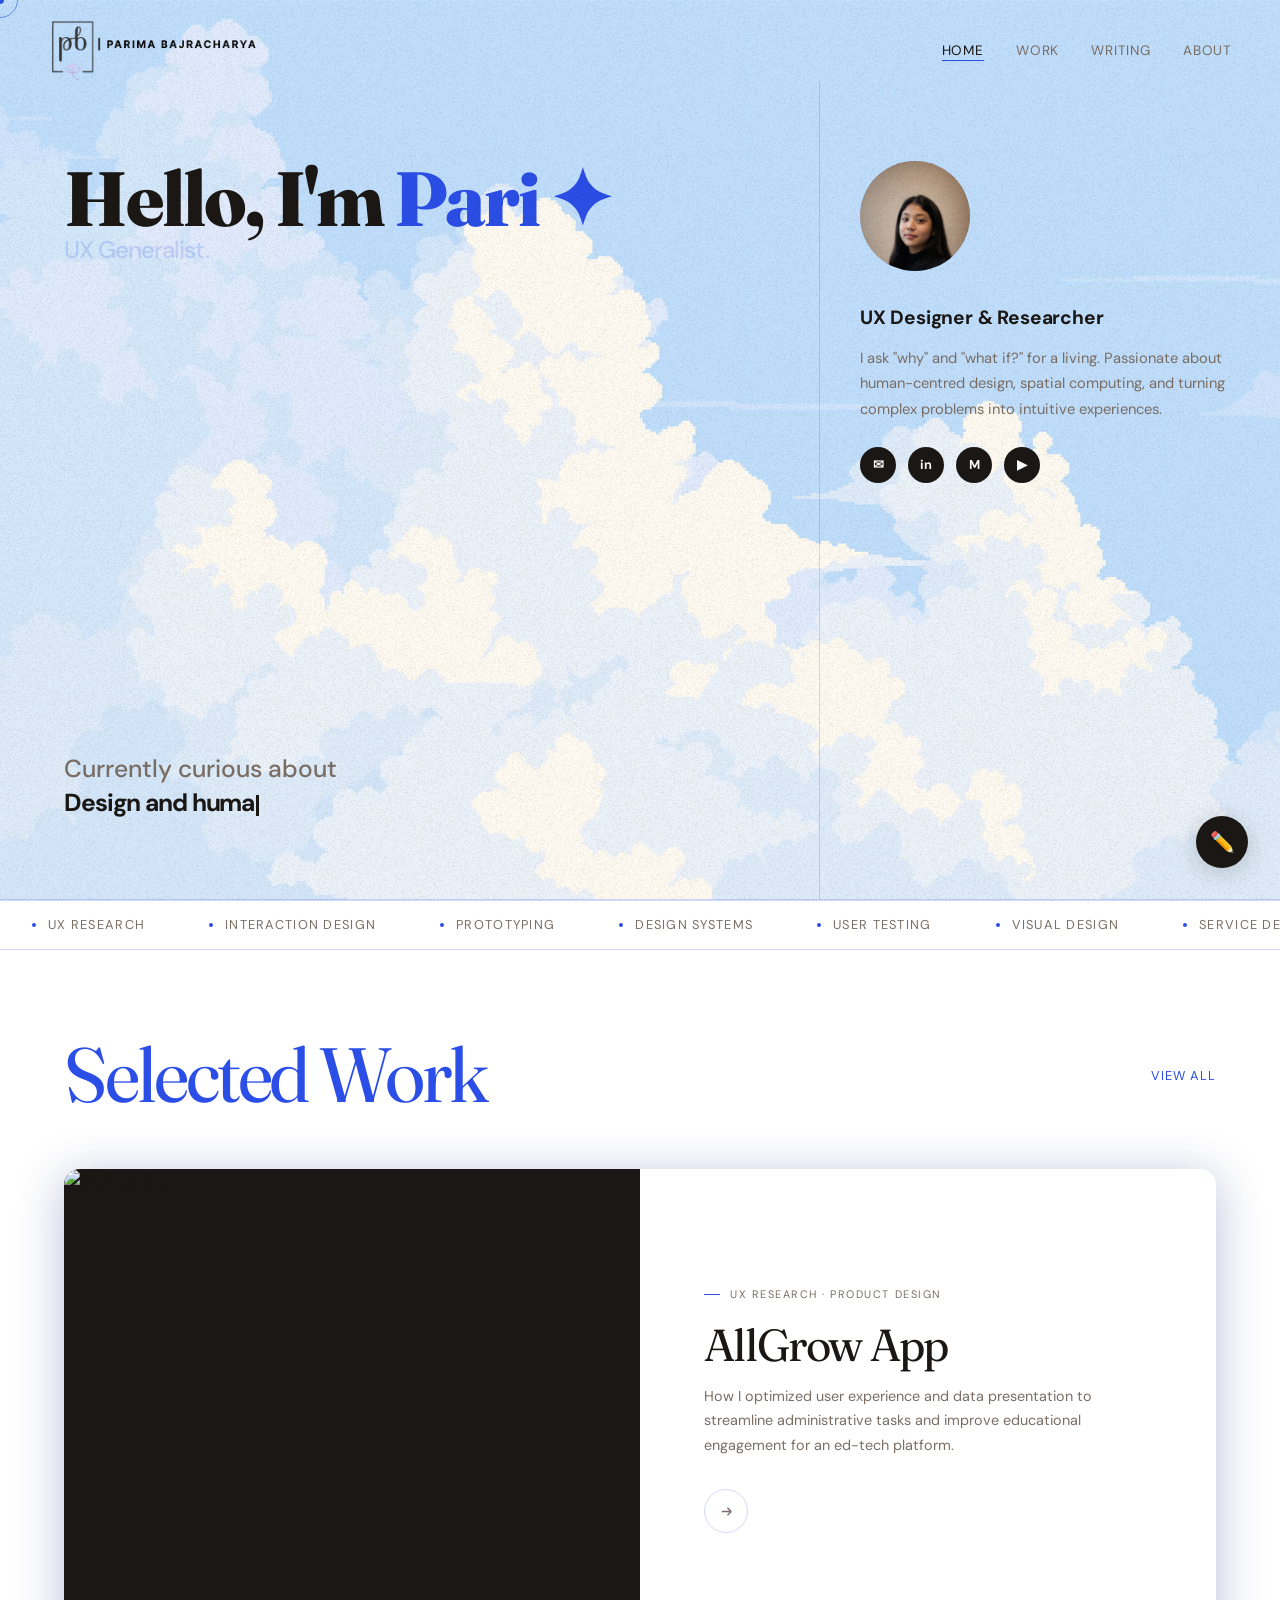
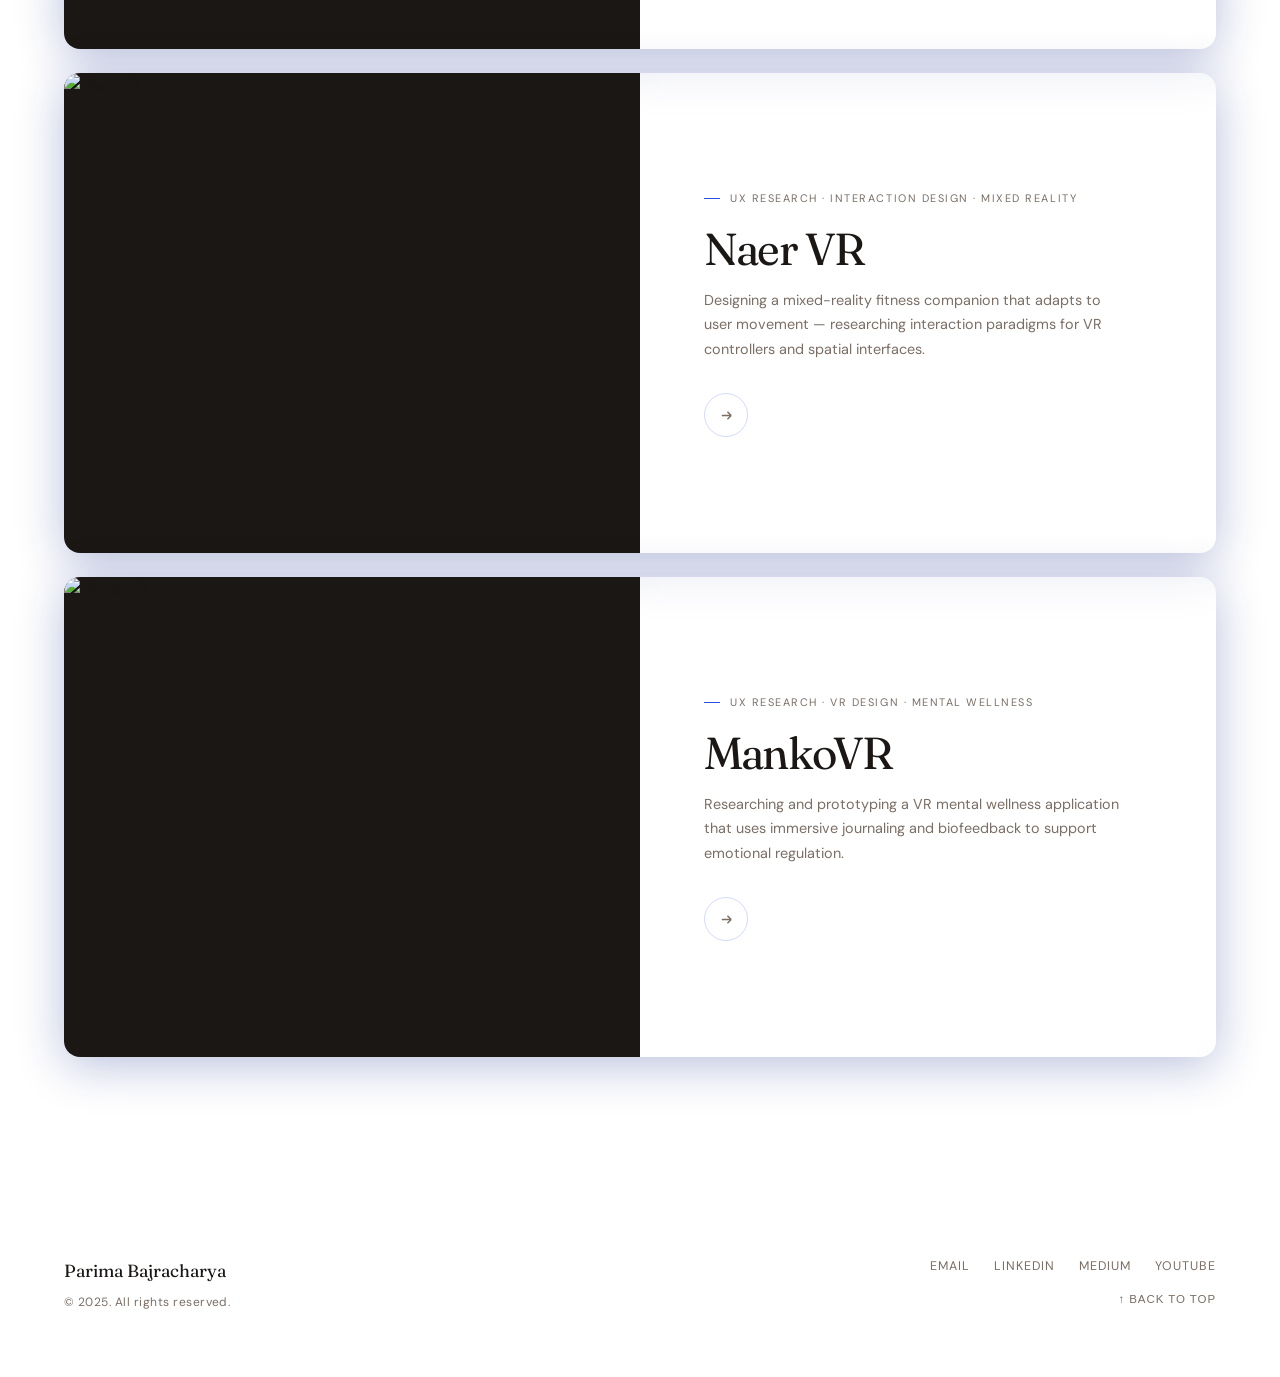
==== index.html @ 01c8d789 "favicon" ====
<!DOCTYPE html>
<html lang="en">

<head>
  <meta charset="UTF-8">
  <meta name="viewport" content="width=device-width, initial-scale=1.0">
  <title>Parima Bajracharya — UX Designer</title>
  <link rel="preconnect" href="https://fonts.googleapis.com">
  <link rel="preconnect" href="https://fonts.gstatic.com" crossorigin>
  <link href="https://fonts.googleapis.com/css2?family=Instrument+Serif:ital@0;1&family=Fraunces:ital,opsz,wght@0,9..144,300..900;1,9..144,300..900&family=DM+Sans:wght@400;500;600;700&display=swap" rel="stylesheet">
  <link href="https://api.fontshare.com/v2/css?f[]=satoshi@400,500&display=swap" rel="stylesheet">
 <link rel="icon" type="image/jpeg" href="images/favicon.jpg">
  <link rel="stylesheet" href="/css/style.css">
</head>


<body>

  <div id="paperTexture"></div>
  <div id="cursorDot"></div>
  <div id="cursorRing"></div>

  <nav>
    <!--  <div class="nav-logo" onclick="navigate('home')">Parima Bajracharya</div> -->
    <div class="nav-logo" onclick="navigate('home')">
      <img src="/logcom.png" alt="Parima Bajracharya">
    </div>
    <ul class="nav-links">
      <li><a data-page="home" onclick="navigate('home')">Home</a></li>
      <li><a data-page="projects" onclick="navigate('projects')">Work</a></li>
      <li><a data-page="blog" onclick="navigate('blog')">Writing</a></li>
      <li><a data-page="about" onclick="navigate('about')">About</a></li>
    </ul>
  </nav>

  <!-- HOME -->
  <div class="page active" id="page-home">
    <div class="hero">
      <div class="hero-left">
        <div class="hero-greeting">
          <span class="word">Hello,</span>
          <span class="word"> I'm</span>
          <span class="word"> Pari</span>
          <span class="word"> ✦</span>
        </div>
        <div class="hero-faded-word">UX Generalist.</div>
        <div class="hero-tagline">
          <span class="tagline-label">Currently curious about</span>
          <span class="typed-wrap"><span class="typed-text" id="typed"></span><span class="typed-cursor"></span></span>
        </div>

      </div>
      <div class="hero-right">
        <div class="profile-photo">
          <img src="/images/Headshot.PNG" alt="Parima" style="width:100%;height:100%;object-fit:cover;object-position:top">
        </div>
        <div>
          <div class="bio-greeting">UX Designer & Researcher</div>
          <p class="bio-text">I ask "why" and "what if?" for a living. Passionate about human-centred design, spatial computing, and turning complex problems into intuitive experiences.</p>
          <div class="social-links">
            <a class="social-link" href="mailto:parima.bajra@gmail.com" title="Email">✉</a>
            <a class="social-link" href="https://www.linkedin.com/in/parima-bajracharya/" target="_blank" title="LinkedIn">in</a>
            <a class="social-link" href="https://medium.com/@parima." target="_blank" title="Medium">M</a>
            <a class="social-link" href="https://www.youtube.com/@Parima-Designs" target="_blank" title="YouTube">▶</a>
          </div>
        </div>
      </div>
    </div>
    <div class="marquee-wrap">
      <div class="marquee-track" id="mqTrack"></div>
    </div>
    <!-- <div class="section-head">
      <div class="section-title">Selected Work</div>
      <span class="section-link" onclick="navigate('projects')">View all</span>
    </div> -->
    <div class="section-head">
      <div class="section-title">Selected Work</div>
      <span class="section-link" onclick="navigate('projects')">View all</span>
    </div>
    <!-- <div class="hscroll-wrap">
  <div class="hscroll-track" id="homeGrid"></div>
  <div class="hscroll-nav">
  <button class="hscroll-btn" onclick="hscrollMove(-1)">←</button>
  <div class="hscroll-progress">
    <div class="hscroll-progress-label">
      <div class="hscroll-progress-name" id="hsName"></div>
      <div class="hscroll-progress-count" id="hsCount"></div>
    </div>
    <div class="hscroll-progress-track">
      <div class="hscroll-progress-fill" id="hsFill"></div>
    </div>
  </div>
  <button class="hscroll-btn" onclick="hscrollMove(1)">→</button>
</div>
</div> -->
    <div class="hp-grid" id="homeGrid"></div>

    <!-- LATEST WRITING SECTION — hidden for now
    <div class="section-head">
      <div class="section-title">Latest Writing</div>
      <span class="section-link" onclick="navigate('blog')">View all</span>
    </div>
    <div class="home-blog-grid" id="homeBlogGrid"></div>
    -->

    <footer>
      <div class="footer-inner">
        <div>
          <div class="footer-name">Parima Bajracharya</div>
          <div class="footer-copy">© 2025. All rights reserved.</div>
        </div>
        <div style="display:flex;flex-direction:column;align-items:flex-end;gap:16px;">
          <div class="footer-links">
            <a href="mailto:parima.bajra@gmail.com">Email</a>
            <a href="https://www.linkedin.com/in/parima-bajracharya/" target="_blank">LinkedIn</a>
            <a href="https://medium.com/@parima." target="_blank">Medium</a>
            <a href="https://www.youtube.com/@Parima-Designs" target="_blank">YouTube</a>
          </div>
          <button class="footer-top-btn" onclick="window.scrollTo({top:0,behavior:'smooth'})">↑ Back to top</button>
        </div>
      </div>
      <div class="footer-wave" id="footerWave"></div>
    </footer>
  </div>


  <!-- PROJECTS -->
  <!-- <div class="page" id="page-projects">
    <div class="page-header">
      <h1>Selected Work</h1>
      <p>UX research, interaction design, and VR experiences.</p>
    </div>
    <div class="pc-grid" id="projectsGrid"></div>
    <footer>
      <div class="footer-name">Parima Bajracharya</div>
      <div class="footer-links">
        <a href="mailto:parima.bajra@gmail.com">Email</a>
        <a href="https://www.linkedin.com/in/parima-bajracharya/" target="_blank">LinkedIn</a>
        <a href="https://medium.com/@parima." target="_blank">Medium</a>
        <a href="https://www.youtube.com/@Parima-Designs" target="_blank">YouTube</a>
      </div>
    </footer>
  </div> -->

  <div class="page" id="page-projects">
    <div class="projects-masthead">
      <div>
        <div class="pm-eyebrow">Selected Work</div>
        <h1>Case<br><em>Studies.</em></h1>
      </div>
      <div class="pm-right">
        <div class="pm-bignum" id="pmCount">04</div>
        <div class="pm-desc">UX research, interaction design, and spatial computing — built from the ground up with real
          users in mind.</div>
      </div>
    </div>
    <div class="pc-grid" id="projectsGrid"></div>
    <!-- your footer here -->
  </div>

  <!-- BLOG -->
  <div class="page" id="page-blog">
    <div class="page-header">
      <h1>Writing</h1>
      <p>Thoughts on design, research, and craft.</p>
    </div>
    <div class="full-blog-grid" id="blogGrid"></div>
    <footer>
      <div class="footer-name">Parima Bajracharya</div>
      <div class="footer-links">
        <a href="mailto:parima.bajra@gmail.com">Email</a>
        <a href="https://www.linkedin.com/in/parima-bajracharya/" target="_blank">LinkedIn</a>
        <a href="https://medium.com/@parima." target="_blank">Medium</a>
        <a href="https://www.youtube.com/@Parima-Designs" target="_blank">YouTube</a>
      </div>
    </footer>
  </div>

  <!-- ABOUT -->
  <div class="page" id="page-about">

    <div class="about-intro">
      <div class="about-intro-left">
        <div>
          <div class="about-name-tag">Parima Bajracharya — UX Designer</div>
          <div class="about-headline">
            <span>I ask</span>
            <em>"what if?"</em>
            <span>for a living.</span>
          </div>
        </div>
        <div class="about-bio">
          <p>I'm a curious person. I've been asking "why" and "how" and "WHAT IF?" since I was a little kid — often to
            my dad's endless patience. That relentless need to peel back the layers and truly understand people? That's
            the heart of my UX game.</p>
          <p>If you're looking for someone who doesn't just design, but deeply <em>feels</em> the user's journey — let's
            chat about turning those <strong>"what ifs" into what's next.</strong></p>
          <div class="about-ctas">
            <a href="mailto:parima.bajra@gmail.com" class="btn btn-primary">Get in touch</a>
            <a href="https://www.linkedin.com/in/parima-bajracharya/" target="_blank"
              class="btn btn-outline">LinkedIn</a>
            <a href="https://medium.com/@parima." target="_blank" class="btn btn-outline">Medium</a>
          </div>
        </div>
      </div>
      <div class="about-intro-right">
        <img src="/images/Headshot.PNG"
          alt="Parima Bajracharya">
      </div>
    </div>

    <div class="about-skills-section">
      <div class="about-skills-intro">
        <div>
          <div class="about-skills-eyebrow">Skills</div>
          <h2 class="about-skills-title">From late-night studio sessions to real-world design sprints.</h2>
        </div>
        <p class="about-skills-desc">I've picked up skills in user research, prototyping, and storytelling — by
          learning, building, and sometimes failing fast.</p>
      </div>
      <div class="about-skills-grid">
        <div class="skill-col">
          <div class="skill-col-label">UX Design</div>
          <ul class="skill-list">
            <li>Human Centered Design</li>
            <li>Wireframing & Prototyping</li>
            <li>Design Systems</li>
            <li>User Flows</li>
            <li>Information Architecture</li>
            <li>Accessibility (WCAG)</li>
            <li>UX Writing</li>
          </ul>
        </div>
        <div class="skill-col">
          <div class="skill-col-label">UX Research</div>
          <ul class="skill-list">
            <li>User Interviews</li>
            <li>Usability Testing</li>
            <li>Heuristic Evaluation</li>
            <li>Competitive Analysis</li>
            <li>Data Synthesis</li>
            <li>A/B Testing</li>
          </ul>
        </div>
        <div class="skill-col">
          <div class="skill-col-label">Coding</div>
          <ul class="skill-list">
            <li>HTML5 / CSS</li>
            <li>JavaScript</li>
            <li>C#</li>
            <li>Python</li>
            <li>Java</li>
            <li>Git</li>
          </ul>
        </div>
        <div class="skill-col">
          <div class="skill-col-label">Tools</div>
          <ul class="skill-list">
            <li>Figma</li>
            <li>Unity</li>
            <li>ShapesXR</li>
            <li>Sketchfab</li>
            <li>Mixamo</li>
            <li>Meta Quest</li>
          </ul>
        </div>
      </div>
    </div>

    <div class="about-certs-section">
      <div class="about-skills-intro">
        <div>
          <div class="about-skills-eyebrow">Certifications</div>
          <h2 class="about-skills-title">Continuous learning, documented.</h2>
        </div>
        <p class="about-skills-desc">From UX fundamentals to code — credentials I've picked up to sharpen the edges of my practice.</p>
      </div>
      <div class="certs-grid">
        <div class="cert-card">
          <img class="cert-logo" src="https://www.google.com/s2/favicons?sz=64&domain=google.com" alt="Google">
          <div class="cert-name">Build Dynamic User Interfaces (UI) for Websites</div>
          <div class="cert-meta">Google · Jan 2025</div>
        </div>
        <div class="cert-card">
          <img class="cert-logo" src="https://www.google.com/s2/favicons?sz=64&domain=google.com" alt="Google">
          <div class="cert-name">Build Wireframes and Low-Fidelity Prototypes</div>
          <div class="cert-meta">Google · Jan 2025</div>
        </div>
        <div class="cert-card">
          <img class="cert-logo" src="https://www.google.com/s2/favicons?sz=64&domain=cloud.google.com" alt="Google Cloud">
          <div class="cert-name">Conversational Design Fundamentals</div>
          <div class="cert-meta">Google Cloud Skills Boost · Jul 2025</div>
        </div>
        <div class="cert-card">
          <img class="cert-logo" src="https://www.google.com/s2/favicons?sz=64&domain=ibm.com" alt="IBM">
          <div class="cert-name">Databases and SQL for Data Science with Python</div>
          <div class="cert-meta">IBM · Jan 2025</div>
        </div>
        <div class="cert-card">
          <img class="cert-logo" src="https://www.google.com/s2/favicons?sz=64&domain=linkedin.com" alt="LinkedIn">
          <div class="cert-name">UX Writing Fundamentals: A Comprehensive Guide</div>
          <div class="cert-meta">LinkedIn Learning · Jan 2025</div>
        </div>
        <div class="cert-card">
          <img class="cert-logo" src="https://www.google.com/s2/favicons?sz=64&domain=codecademy.com" alt="Codecademy">
          <div class="cert-name">Learn Intermediate JavaScript</div>
          <div class="cert-meta">Codecademy · Dec 2023</div>
        </div>
        <div class="cert-card">
          <img class="cert-logo" src="https://www.google.com/s2/favicons?sz=64&domain=codecademy.com" alt="Codecademy">
          <div class="cert-name">Learn JavaScript</div>
          <div class="cert-meta">Codecademy · Nov 2023</div>
        </div>
        <div class="cert-card">
          <img class="cert-logo" src="https://www.google.com/s2/favicons?sz=64&domain=codecademy.com" alt="Codecademy">
          <div class="cert-name">Learn CSS</div>
          <div class="cert-meta">Codecademy · Oct 2023</div>
        </div>
        <div class="cert-card">
          <img class="cert-logo" src="https://www.google.com/s2/favicons?sz=64&domain=codecademy.com" alt="Codecademy">
          <div class="cert-name">Learn HTML</div>
          <div class="cert-meta">Codecademy · Sep 2023</div>
        </div>
      </div>
    </div>

    <footer>
      <div class="footer-name">Parima Bajracharya</div>
      <div class="footer-links">
        <a href="mailto:parima.bajra@gmail.com">Email</a>
        <a href="https://www.linkedin.com/in/parima-bajracharya/" target="_blank">LinkedIn</a>
        <a href="https://medium.com/@parima." target="_blank">Medium</a>
        <a href="https://www.youtube.com/@Parima-Designs" target="_blank">YouTube</a>
      </div>
    </footer>
  </div>

  <!-- DETAIL -->
  <div class="page" id="page-detail">
    <div id="detailContent"></div>
    <footer>
      <div class="footer-name">Parima Bajracharya</div>
      <div class="footer-links">
        <a href="mailto:parima.bajra@gmail.com">Email</a>
        <a href="https://www.linkedin.com/in/parima-bajracharya/" target="_blank">LinkedIn</a>
        <a href="https://medium.com/@parima." target="_blank">Medium</a>
        <a href="https://www.youtube.com/@Parima-Designs" target="_blank">YouTube</a>
      </div>
    </footer>
  </div>

  <!-- CMS -->
  <button class="cms-fab" onclick="openCMS()" title="Edit content">✏️</button>
  <div class="cms-overlay" id="cmsOverlay" onclick="if(event.target===this)closeCMS()">
    <div class="cms-modal">
      <h2>Content Manager</h2>
      <div class="cms-tabs">
        <button class="cms-tab active" data-tab="projects" onclick="switchTab('projects')">Projects</button>
        <button class="cms-tab" data-tab="blog" onclick="switchTab('blog')">Blog Posts</button>
      </div>
      <div id="cmsBody"></div>
    </div>
  </div>

  <script src="https://cdnjs.cloudflare.com/ajax/libs/marked/9.1.6/marked.min.js"></script>
  <script src="/js/text-cursor-proximity.js"></script>
  <script src="/js/data.js"></script>
  <script src="/js/app.js"></script>

  <div class="lightbox" id="lightbox" onclick="closeLightbox()">
    <button class="lightbox-close" onclick="closeLightbox()">✕ close</button>
    <img id="lightboxImg" src="" alt="">
  </div>
</body>

</html>
---- css/style.css ----
@font-face {
  font-family: 'Melodrama';
  src: url('/fonts/Melodrama-Variable.ttf') format('truetype');
  font-weight: 100 900;
}

/* ─── RESET & TOKENS ──────────────────────────────────────────────── */
*, *::before, *::after { margin: 0; padding: 0; box-sizing: border-box; }

:root {
  --cream: transparent;
  --ink: #1A1714;
  --blue: #2B4EE6;
  --muted: #7A6E65;
  --surface: rgba(237, 232, 223, 0.75);
  --border: rgba(43, 78, 230, 0.2);
  --fd: 'Fraunces', serif;
  --fb: 'DM Sans', sans-serif;
  --ease: cubic-bezier(.25, .1, .25, 1);
}

html { scroll-behavior: smooth; }

body {
  background: var(--cream);
  color: var(--ink);
  font-family: var(--fb);
  font-size: 16px;
  line-height: 1.6;
  overflow-x: hidden;
}

body::before {
  content: '';
  position: fixed;
  top: 0; left: 0;
  width: 100%; height: 100%;
  background: url('/Sky02.png') center center / cover no-repeat;
  z-index: -2;
}
body.projects-page::before { display: none; background: #d8e5f2; }
#page-projects { background: #d8e5f2; }
body::after {
  content: '';
  position: fixed;
  top: 0; left: 0;
  width: 100%; height: 100%;
  background: rgba(255, 255, 255, 0.45);
  z-index: -1;
  pointer-events: none;
}
body.projects-page::after { display: none; }

/* ─── PAPER TEXTURE ──────────────────────────────────────────────── */
#paperTexture {
  position: fixed;
  inset: 0;
  pointer-events: none;
  z-index: 9990;
  opacity: 1;
  width: 100%; height: 100%;
  background-repeat: repeat;
  background-size: 256px 256px;
}

/* ─── CUSTOM CURSOR ──────────────────────────────────────────────── */
#cursorDot {
  width: 8px; height: 8px;
  background: var(--blue);
  border-radius: 50%;
  position: fixed; top: 0; left: 0;
  pointer-events: none;
  z-index: 9999;
  transform: translate(-50%, -50%);
  display: none;
}
#cursorRing {
  width: 36px; height: 36px;
  border: 1.5px solid var(--blue);
  border-radius: 50%;
  position: fixed; top: 0; left: 0;
  pointer-events: none;
  z-index: 9998;
  transform: translate(-50%, -50%);
  transition: transform .15s ease, opacity .15s ease;
  opacity: .6;
  display: none;
}
#cursorRing.hov { transform: translate(-50%, -50%) scale(1.8); opacity: .25; }

/* ─── NAV ────────────────────────────────────────────────────────── */
nav {
  position: fixed; top: 0; left: 0; right: 0;
  z-index: 100;
  display: flex; align-items: center; justify-content: space-between;
  padding: 20px 48px;
  background: linear-gradient(to bottom, var(--cream) 0%, transparent 100%);
  border: none;
}
.nav-logo img { height: 60px; width: auto; display: block; }
.nav-links { display: flex; gap: 32px; list-style: none; }
.nav-links a {
  font-size: .85rem;
  letter-spacing: .06em;
  text-transform: uppercase;
  text-decoration: none;
  color: var(--muted);
  position: relative;
  transition: color .2s;
  cursor: none;
}
.nav-links a::after {
  content: '';
  position: absolute;
  bottom: -2px; left: 0; right: 0;
  height: 1px;
  background: var(--blue);
  transform: scaleX(0);
  transform-origin: left;
  transition: transform .3s ease;
}
.nav-links a:hover, .nav-links a.active { color: var(--ink); }
.nav-links a:hover::after, .nav-links a.active::after { transform: scaleX(1); }

/* ─── PAGES ──────────────────────────────────────────────────────── */
.page { display: none; min-height: 100vh; padding-top: 81px; }
.page.active { display: block; }

/* ─── HERO ─── */
.hero {
  display: grid;
  grid-template-columns: 1fr 460px;
  min-height: calc(100vh - 81px);
  border-bottom: 1px solid var(--border);
  position: relative;
  overflow: hidden;
}

.hero-left {
  padding: 5rem 4rem 3rem;
  display: flex;
  flex-direction: column;
  justify-content: space-between;
  border-right: 1px solid var(--border);
  position: relative;
  overflow: hidden;
  z-index: 1;
}
.hero-greeting {
  font-family: 'Fraunces', serif;
  font-size: clamp(3.5rem, 6vw, 7rem);
  font-weight: 800;
  line-height: 1;
  letter-spacing: -0.03em;
  position: relative;
  z-index: 2;
}
.hero-greeting .word {
  display: inline-block;
  animation: blurReveal 1.2s cubic-bezier(0.16,1,0.3,1) both;
}
.hero-greeting .word:nth-child(1) { animation-delay: 0.05s; }
.hero-greeting .word:nth-child(2) { animation-delay: 0.15s; }
.hero-greeting .word:nth-child(3) { animation-delay: 0.25s; color: var(--blue); }
.hero-greeting .word:nth-child(4) { animation-delay: 0.35s; color: var(--blue); }
@keyframes blurReveal {
  from { filter: blur(18px); opacity: 0; transform: translateY(12px); }
  to   { filter: blur(0px);  opacity: 1; transform: translateY(0); }
}
.hero-faded-word {
  font-family: var(--fb);
  font-size: clamp(1.1rem, 2.4vw, 1.5rem);
  font-weight: 500;
  letter-spacing: -0.04em;
  color: rgba(43,78,230,0.18);
  line-height: 1;
  white-space: nowrap;
  user-select: none;
  position: relative;
  z-index: 2;
  animation: fadeSlideIn 1.4s cubic-bezier(0.16,1,0.3,1) 0.3s both;
}
@keyframes fadeSlideIn {
  from { opacity: 0; transform: translateX(-30px); }
  to   { opacity: 1; transform: translateX(0); }
}
.hero-tagline {
  font-family: var(--fb);
  font-size: clamp(1.8rem, 3.5vw, 3.2rem);
  font-weight: 700;
  line-height: 1.2;
  letter-spacing: -0.025em;
  color: var(--muted);
  position: relative;
  z-index: 2;
  margin-top: auto;
  padding-bottom: 2rem;
}
.tagline-label { display: block; font-size: .55em; font-weight: 500; color: var(--muted); letter-spacing: 0; margin-bottom: 0.2em; }
.typed-wrap { display: block; min-height: 1.15em; font-size: .55em; }
.typed-text { color: var(--ink); }
.typed-cursor {
  display: inline-block;
  width: 3px; height: 0.85em;
  background: var(--ink);
  margin-left: 2px;
  vertical-align: middle;
  animation: blink 0.9s step-end infinite;
}
@keyframes blink { 0%,100% { opacity: 1; } 50% { opacity: 0; } }
.hero-bottom {
  display: grid;
  grid-template-columns: 1fr 1fr;
  gap: 1.5rem 2rem;
  padding-top: 2.5rem;
  border-top: 1px solid var(--border);
  position: relative;
  z-index: 2;
  animation: fadeSlideIn 1s cubic-bezier(0.16,1,0.3,1) 0.8s both;
}
.hero-bottom-label { font-size: 0.72rem; letter-spacing: .1em; text-transform: uppercase; color: var(--muted); margin-bottom: 0.3rem; }
.hero-bottom-value { font-size: 1rem; color: var(--ink); font-weight: 500; }
.hero-right {
  padding: 5rem 2.5rem 3rem;
  display: flex;
  flex-direction: column;
  gap: 2rem;
  animation: fadeSlideIn 1s cubic-bezier(0.16,1,0.3,1) 0.5s both;
  position: relative;
  z-index: 1;
}
.profile-photo {
  width: 110px; height: 110px;
  border-radius: 50%;
  overflow: hidden;
  background: var(--border);
  flex-shrink: 0;
}
.bio-greeting { font-family: var(--fb); font-size: 1.2rem; font-weight: 700; margin-bottom: 0.75rem; letter-spacing: -.01em; }
.bio-text { font-family: var(--fb); font-size: 0.92rem; color: var(--muted); line-height: 1.75; margin-bottom: 1.5rem; }
.social-links { display: flex; gap: 0.75rem; }
.social-link {
  display: flex; align-items: center; justify-content: center;
  width: 36px; height: 36px;
  border-radius: 50%;
  background: var(--ink); color: #fff;
  text-decoration: none;
  font-size: 0.8rem; font-weight: 700;
  transition: background .2s;
}
.social-link:hover { background: var(--blue); }

/* ─── MARQUEE ────────────────────────────────────────────────────── */
.marquee-wrap {
  border-top: 1px solid var(--border);
  border-bottom: 1px solid var(--border);
  overflow: hidden; padding: 14px 0; margin-bottom: 64px;
}
.marquee-track {
  display: flex; gap: 0; width: max-content;
  animation: marquee 28s linear infinite;
}
@keyframes marquee { from { transform: translateX(0); } to { transform: translateX(-50%); } }
.mq-item {
  display: flex; align-items: center; gap: 12px;
  padding: 0 32px; font-size: .8rem; letter-spacing: .1em;
  text-transform: uppercase; color: var(--muted); white-space: nowrap;
}
.mq-dot { width: 4px; height: 4px; border-radius: 50%; background: var(--blue); }

/* ─── SECTION HEAD ───────────────────────────────────────────────── */
.section-head {
  display: flex; align-items: center; justify-content: space-between;
  padding: 0 64px; margin-bottom: 32px;
  max-width: 1400px; margin-left: auto; margin-right: auto;
}
.section-title {
  font-family: var(--fd);
  font-size: clamp(3rem, 6vw, 6rem);
  letter-spacing: -.04em; color: var(--blue);
}
.section-link {
  font-size: .8rem; letter-spacing: .08em; text-transform: uppercase;
  color: var(--blue); cursor: none; display: flex; align-items: center;
  gap: 6px; transition: gap .2s; text-decoration: none;
}
.section-link:hover { gap: 12px; }

/* ─── HOME PROJECT GRID ─── */
.hp-grid {
  display: flex; flex-direction: column;
  padding: 0 64px; max-width: 1400px; margin: 0 auto 96px;
}
.hp-card {
  display: grid; grid-template-columns: 1fr 1fr;
  min-height: 480px; cursor: none; overflow: hidden;
  position: sticky; top: 80px; margin-bottom: 24px;
  border-radius: 16px;
  box-shadow: 0 8px 48px rgba(20, 40, 140, 0.3);
  transition: box-shadow .3s;
}
.hp-card:hover { box-shadow: 0 16px 64px rgba(20, 40, 140, 0.5); }
.hp-card:nth-child(1) { top: 80px; }
.hp-card:nth-child(2) { top: 104px; }
.hp-card:nth-child(3) { top: 128px; }
.hp-card:nth-child(4) { top: 152px; }
.hp-card .hp-bg { order: -1; }
.hp-info {
  display: flex; flex-direction: column; justify-content: center;
  padding: 64px;
  background: rgba(255, 255, 255, 0.15);
  backdrop-filter: blur(12px); -webkit-backdrop-filter: blur(12px);
  transition: background .3s;
}
.hp-card:hover .hp-info { background: rgba(255, 255, 255, 0.22); }
.hp-tag {
  font-size: .68rem; letter-spacing: .14em; text-transform: uppercase;
  color: var(--muted); display: flex; align-items: center; gap: 10px; margin-bottom: 20px;
}
.hp-tag::before { content: ''; width: 16px; height: 1px; background: var(--blue); }
.hp-title {
  font-family: var(--fd); font-size: clamp(2rem, 3.5vw, 3.2rem);
  letter-spacing: -.04em; line-height: 1; margin-bottom: 16px;
  color: var(--ink); transition: transform .4s var(--ease);
}
.hp-card:hover .hp-title { transform: translateX(8px); }
.hp-excerpt { font-size: .9rem; color: var(--muted); line-height: 1.7; max-width: 420px; margin-bottom: 32px; }
.hp-arrow {
  width: 44px; height: 44px; border: 1px solid var(--border);
  border-radius: 50%; display: flex; align-items: center; justify-content: center;
  color: var(--muted); transition: background .25s, color .25s, border-color .25s, transform .3s var(--ease);
}
.hp-card:hover .hp-arrow { background: var(--blue); color: #fff; border-color: var(--blue); transform: rotate(45deg); }
.hp-bg { position: relative; overflow: hidden; background: var(--ink); }
.hp-bg img { width: 100%; height: 100%; object-fit: cover; display: block; transition: transform .7s var(--ease); }
.hp-card:hover .hp-bg img { transform: scale(1.04); }

/* ─── HOME BLOG GRID ─────────────────────────────────────────────── */
.home-blog-grid {
  display: grid; grid-template-columns: repeat(3, 1fr);
  gap: 24px; padding: 0 48px;
  max-width: 1200px; margin: 0 auto 96px;
}

/* ─── BLOG CARD ──────────────────────────────────────────────────── */
.blog-card {
  padding: 32px; background: var(--surface);
  position: relative; overflow: hidden; cursor: none; transition: background .2s;
}
.blog-card::before {
  content: ''; position: absolute; top: 0; left: 0; right: 0; height: 3px;
  background: var(--blue); transform: scaleX(0); transform-origin: left; transition: transform .3s;
}
.blog-card:hover::before { transform: scaleX(1); }
.blog-card:hover { background: #e8e2d9; }
.blog-date { font-size: .75rem; color: var(--muted); margin-bottom: 12px; letter-spacing: .04em; }
.blog-title { font-family: var(--fd); font-size: 1.2rem; line-height: 1.3; margin-bottom: 12px; letter-spacing: -.01em; }
.blog-excerpt { font-size: .875rem; color: var(--muted); margin-bottom: 20px; }
.blog-rt { font-size: .75rem; letter-spacing: .08em; text-transform: uppercase; color: var(--blue); }

/* ─── PROJECTS PAGE ─── */
.projects-masthead {
  padding: 72px 64px 56px; max-width: 1400px; margin: 0 auto;
  display: grid; grid-template-columns: 1fr auto;
  align-items: end; gap: 32px; border-bottom: 1px solid var(--border);
}
.pm-eyebrow {
  font-size: .7rem; letter-spacing: .14em; text-transform: uppercase;
  color: var(--muted); display: flex; align-items: center; gap: 10px; margin-bottom: 20px;
}
.pm-eyebrow::before { content: ''; width: 24px; height: 1px; background: var(--blue); }
.projects-masthead h1 { font-family: var(--fd); font-size: clamp(3.5rem, 6vw, 6rem); letter-spacing: -.04em; line-height: .92; }
.projects-masthead h1 em { font-style: italic; color: var(--blue); }
.pm-right { text-align: right; padding-bottom: 8px; }
.pm-bignum {
  font-family: var(--fd); font-size: 8rem; line-height: 1; letter-spacing: -.06em;
  color: transparent; -webkit-text-stroke: 1px var(--border); user-select: none;
}
.pm-desc { font-size: .85rem; color: var(--muted); line-height: 1.7; max-width: 280px; margin-left: auto; }

.pc-grid { max-width: 1400px; margin: 0 auto 120px; padding: 0 64px; }

.pcard {
  display: grid; grid-template-columns: 72px 1fr 1fr 100px;
  align-items: center; gap: 48px; padding: 44px 0;
  border-bottom: 1px solid var(--border);
  cursor: none; position: relative; overflow: hidden;
  opacity: 0; transform: translateY(32px);
  animation: cardIn .7s var(--ease) forwards;
}
.pcard:nth-child(1) { animation-delay: .0s; }
.pcard:nth-child(2) { animation-delay: .12s; }
.pcard:nth-child(3) { animation-delay: .24s; }
.pcard:nth-child(4) { animation-delay: .36s; }
@keyframes cardIn { to { opacity: 1; transform: translateY(0); } }

.pcard::after {
  content: ''; position: absolute; inset: 0;
  background: var(--surface); transform: scaleX(0);
  transform-origin: left; transition: transform .5s cubic-bezier(.76,0,.24,1); z-index: 0;
}
.pcard:hover::after { transform: scaleX(1); }
.pcard > * { position: relative; z-index: 1; }

.pcard-num {
  font-family: var(--fd); font-size: 3.5rem; color: var(--border);
  letter-spacing: -.04em; line-height: 1;
  transition: color .3s, transform .3s var(--ease);
  -webkit-text-stroke: 1px rgba(26,23,20,.15);
}
.pcard:hover .pcard-num { color: var(--blue); -webkit-text-stroke: 0px; transform: scale(1.1) translateY(-2px); }
.pcard-title {
  font-family: var(--fd); font-size: clamp(2rem, 3vw, 2.8rem);
  letter-spacing: -.03em; line-height: 1.05; margin-bottom: 10px;
  transition: transform .4s var(--ease);
}
.pcard:hover .pcard-title { transform: translateX(12px); }
.pcard-meta {
  font-size: .72rem; letter-spacing: .1em; color: var(--muted);
  text-transform: uppercase; margin-bottom: 16px;
  transition: transform .4s var(--ease); transition-delay: .04s;
}
.pcard:hover .pcard-meta { transform: translateX(12px); }
.pcard-exc {
  font-size: .875rem; color: var(--muted); line-height: 1.65; max-width: 400px;
  opacity: 0; transform: translateY(6px);
  transition: opacity .35s, transform .35s var(--ease);
}
.pcard:hover .pcard-exc { opacity: 1; transform: translateY(0); }
.pcard-img {
  height: 220px; overflow: hidden; background: #1A1714;
  clip-path: inset(0 100% 0 0); transition: clip-path .55s cubic-bezier(.76,0,.24,1);
}
.pcard:hover .pcard-img { clip-path: inset(0 0% 0 0); }
.pcard-img img {
  width: 100%; height: 100%; object-fit: cover;
  transform: scale(1.12); transition: transform .65s var(--ease); display: block;
}
.pcard:hover .pcard-img img { transform: scale(1); }
.pcard-side { display: flex; flex-direction: column; align-items: flex-end; gap: 20px; justify-content: center; }
.pcard-tags { display: flex; flex-direction: column; gap: 6px; align-items: flex-end; }
.pcard-tag {
  font-size: .62rem; letter-spacing: .08em; text-transform: uppercase;
  padding: 4px 10px; border: 1px solid var(--border); color: var(--muted);
  transition: border-color .25s, color .25s, transform .25s;
}
.pcard:hover .pcard-tag { border-color: var(--blue); color: var(--blue); transform: translateX(-4px); }
.pcard:hover .pcard-tag:nth-child(2) { transition-delay: .05s; }
.pcard:hover .pcard-tag:nth-child(3) { transition-delay: .1s; }
.pcard-arrow {
  width: 44px; height: 44px; border: 1px solid var(--border);
  border-radius: 50%; display: flex; align-items: center; justify-content: center;
  color: var(--muted); transition: background .25s, color .25s, border-color .25s, transform .4s var(--ease);
}
.pcard:hover .pcard-arrow { background: var(--blue); color: #fff; border-color: var(--blue); transform: rotate(45deg); }

/* ─── BLOG PAGE ──────────────────────────────────────────────────── */
.full-blog-grid {
  display: grid; grid-template-columns: repeat(3, 1fr);
  gap: 24px; padding: 0 48px;
  max-width: 1200px; margin: 0 auto 96px;
}

/* ─── ABOUT PAGE ─── */
.about-intro {
  display: grid; grid-template-columns: 1.25fr 0.75fr;
  min-height: 90vh; border-bottom: 1px solid var(--border);
}
.about-intro-left {
  padding: 80px 64px; display: flex; flex-direction: column;
  justify-content: space-between; border-right: 1px solid var(--border);
}
.about-intro-right { position: relative; overflow: hidden; background: transparent; display: flex; align-items: center; justify-content: center; }
.about-intro-right img {
  width: 70%; height: auto; object-fit: cover; object-position: top center;
  opacity: .95; transition: transform .8s var(--ease), opacity .4s;
  border-radius: 12px;
  box-shadow: 0 24px 64px rgba(26,23,20,.35);
}
.about-intro-right:hover img { transform: scale(1.03); opacity: 1; }
.about-name-tag {
  font-size: .68rem; letter-spacing: .16em; text-transform: uppercase;
  color: var(--muted); display: flex; align-items: center; gap: 10px; margin-bottom: 48px;
}
.about-name-tag::before { content: ''; width: 20px; height: 1px; background: var(--blue); }
.about-headline {
  font-family: var(--fd); font-size: clamp(3.5rem, 5.5vw, 6rem);
  letter-spacing: -.05em; line-height: 1; flex: 1;
  display: flex; flex-direction: column; justify-content: center; gap: 0.08em;
}
.about-headline em { font-style: italic; color: var(--blue); }
.about-headline span { display: block; }
.about-bio { margin-top: 48px; }
.about-bio p { font-size: 1rem; color: var(--muted); line-height: 1.8; margin-bottom: 16px; max-width: 480px; }
.about-bio strong { color: var(--ink); }
.about-bio em { font-style: italic; color: var(--ink); }
.about-ctas {
  display: flex; gap: 12px; flex-wrap: wrap;
  margin-top: 40px; padding-top: 40px; border-top: 1px solid var(--border);
}
.about-skills-section { max-width: 100%; }
.about-skills-intro {
  padding: 72px 64px 56px; max-width: 1400px; margin: 0 auto;
  display: grid; grid-template-columns: 1.25fr 0.75fr;
  gap: 48px; align-items: end; border-bottom: 1px solid var(--border);
}
.about-skills-eyebrow {
  font-size: .68rem; letter-spacing: .16em; text-transform: uppercase;
  color: var(--muted); display: flex; align-items: center; gap: 10px; margin-bottom: 20px;
}
.about-skills-eyebrow::before { content: ''; width: 20px; height: 1px; background: var(--blue); }
.about-skills-title { font-family: var(--fd); font-size: clamp(2rem, 3.5vw, 3.2rem); letter-spacing: -.04em; line-height: 1; }
.about-skills-desc { font-size: .95rem; color: var(--muted); line-height: 1.75; align-self: end; }
.about-skills-grid { display: grid; grid-template-columns: repeat(4, 1fr); max-width: 1400px; margin: 0 auto; }
.skill-col { padding: 48px 40px; border-right: 1px solid var(--border); }
.skill-col:last-child { border-right: none; }
.skill-col-label {
  font-size: .65rem; letter-spacing: .14em; text-transform: uppercase;
  color: var(--blue); margin-bottom: 28px; display: flex; align-items: center; gap: 8px;
}
.skill-col-label::before { content: ''; width: 12px; height: 1px; background: var(--blue); }
.skill-list { list-style: none; padding: 0; margin: 0; }
.skill-list li {
  font-size: .875rem; color: var(--muted); padding: 11px 0;
  border-bottom: 1px solid var(--border);
  transition: color .2s, padding-left .2s; cursor: default;
  display: flex; align-items: center; gap: 10px;
}
.skill-list li::before {
  content: ''; width: 4px; height: 4px; border-radius: 50%;
  background: var(--border); flex-shrink: 0; transition: background .2s;
}
.skill-list li:last-child { border-bottom: none; }
.skill-list li:hover { color: var(--ink); padding-left: 4px; }
.skill-list li:hover::before { background: var(--blue); }

/* ─── CERTIFICATIONS ─── */
.about-certs-section { max-width: 100%; border-top: 1px solid var(--border); }
.certs-grid {
  display: grid;
  grid-template-columns: repeat(3, 1fr);
  max-width: 1400px;
  margin: 0 auto;
  border-top: 1px solid var(--border);
}
.cert-card {
  padding: 20px 24px;
  border-right: 1px solid var(--border);
  border-bottom: 1px solid var(--border);
  display: flex; flex-direction: column; gap: 8px;
  transition: background .2s;
}
.cert-card:nth-child(3n) { border-right: none; }
.cert-card:hover { background: rgba(43, 78, 230, 0.03); }
.cert-logo {
  width: 24px; height: 24px; object-fit: contain;
  border-radius: 5px; margin-bottom: 4px;
}
.cert-name {
  font-size: .9rem; line-height: 1.35; color: var(--ink); font-weight: 500;
}
.cert-meta {
  font-size: .75rem; color: var(--muted);
}

/* Buttons */
.btn {
  display: inline-flex; align-items: center; gap: 8px;
  padding: 12px 24px; font-size: .78rem; letter-spacing: .08em;
  text-transform: uppercase; text-decoration: none;
  cursor: none; transition: background .2s, color .2s, border-color .2s; font-family: var(--fb);
}
.btn-primary { background: var(--ink); color: #fff; border: 1px solid var(--ink); }
.btn-primary:hover { background: var(--blue); border-color: var(--blue); }
.btn-outline { border: 1px solid var(--border); color: var(--ink); background: none; }
.btn-outline:hover { border-color: var(--ink); }

/* ─── DETAIL / CASE STUDY ─── */
.back-btn {
  display: inline-flex; align-items: center; gap: 10px;
  font-size: .72rem; letter-spacing: .1em; text-transform: uppercase;
  color: var(--muted); padding: 28px 64px;
  cursor: none; transition: color .2s, gap .2s; background: none; border: none;
}
.back-btn:hover { color: var(--blue); gap: 16px; }
.detail-hero { width: 100%; height: 75vh; background: var(--ink); position: relative; overflow: hidden; }
.detail-hero img {
  width: 100%; height: 100%; object-fit: cover; opacity: .75;
  transform: scale(1.04); animation: heroZoom 8s ease forwards;
}
@keyframes heroZoom { to { transform: scale(1); } }
.detail-hero-text {
  position: absolute; bottom: 0; left: 0; right: 0; padding: 64px;
  background: linear-gradient(to top, rgba(26,23,20,.85) 0%, rgba(26,23,20,.3) 60%, transparent 100%);
  color: #fff;
}
.detail-tag {
  font-size: .68rem; letter-spacing: .16em; text-transform: uppercase;
  color: rgba(255,255,255,.5); margin-bottom: 16px; display: flex; align-items: center; gap: 10px;
}
.detail-tag::before { content: ''; width: 20px; height: 1px; background: var(--blue); }
.detail-hero-text h1 {
  font-family: var(--fd); font-size: clamp(3rem, 6vw, 5.5rem);
  letter-spacing: -.04em; line-height: .95; max-width: 900px;
}
.detail-meta { display: grid; grid-template-columns: repeat(4, 1fr); border-bottom: 1px solid var(--border); }
.detail-meta-item { padding: 28px 48px; border-right: 1px solid var(--border); }
.detail-meta-item:last-child { border-right: none; }
.detail-meta-item label {
  font-size: .65rem; letter-spacing: .12em; text-transform: uppercase;
  color: var(--muted); display: block; margin-bottom: 6px;
}
.detail-meta-item span { font-size: .95rem; }
.detail-body { max-width: 780px; margin: 0 auto; padding: 0 48px 120px; }
.detail-body h2 {
  font-family: var(--fd); font-size: clamp(2.2rem, 4vw, 3.5rem);
  letter-spacing: -.04em; line-height: 1; margin: 96px 0 32px;
  padding-top: 64px; border-top: 1px solid var(--border); max-width: 100%;
}
.detail-body h3 {
  font-size: .72rem; letter-spacing: .14em; text-transform: uppercase;
  color: var(--blue); margin: 48px 0 16px; display: flex; align-items: center; gap: 10px;
}
.detail-body h3::before { content: ''; width: 16px; height: 1px; background: var(--blue); }
.detail-body p { font-size: 1.05rem; line-height: 1.85; color: var(--muted); max-width: 100%; margin-bottom: 24px; }
.detail-body strong { color: var(--ink); }
.detail-body ul, .detail-body ol { padding-left: 0; margin-bottom: 32px; max-width: 680px; list-style: none; }
.detail-body li {
  font-size: 1rem; line-height: 1.75; color: var(--muted); padding: 12px 0;
  border-bottom: 1px solid var(--border); display: flex; gap: 16px; align-items: baseline;
}
.detail-body li::before { content: '→'; color: var(--blue); font-size: .8rem; flex-shrink: 0; }
.detail-body blockquote { margin: 64px 0; padding: 48px 56px; background: var(--surface); border-left: none; position: relative; }
.detail-body blockquote::before {
  content: '\201C'; font-family: var(--fd); font-size: 8rem; line-height: 1;
  color: var(--blue); opacity: .2; position: absolute; top: 16px; left: 40px;
}
.detail-body blockquote p {
  font-family: var(--fd); font-size: clamp(1.4rem, 2.5vw, 2rem);
  font-style: italic; color: var(--ink); line-height: 1.4; max-width: 100%; margin: 0;
}
.detail-body img { display: block; width: 100%; margin: 48px 0 12px; cursor: none; transition: opacity .2s; }
.detail-body img:hover { opacity: .85; }
.detail-body img + em {
  display: block; font-size: .75rem; letter-spacing: .06em;
  color: var(--muted); text-transform: uppercase; margin-bottom: 40px; font-style: normal;
}
.detail-intro {
  font-family: var(--fd); font-size: clamp(1.2rem, 2vw, 1.6rem);
  font-style: italic; color: var(--ink); line-height: 1.5; max-width: 680px;
  padding: 48px 0; border-bottom: 1px solid var(--border); margin-bottom: 0 !important;
}

/* ─── CASE STUDY SECTIONS ─── */
.cs-body { max-width: 1200px; margin: 0 auto; padding: 0 64px 120px; }

.cs-section {
  display: grid;
  grid-template-columns: 240px 1fr;
  gap: 64px;
  padding: 64px 0;
  border-bottom: 1px solid var(--border);
  align-items: start;
}

.cs-section-title {
  font-family: var(--fd);
  font-size: 1.8rem;
  letter-spacing: -.03em;
  line-height: 1.1;
  color: var(--blue);
  position: sticky;
  top: 100px;
}

.cs-section-right p { font-size: 1.05rem; line-height: 1.85; color: var(--muted); margin-bottom: 20px; }
.cs-section-right p:last-child { margin-bottom: 0; }

/* ── IMAGE SECTIONS ───────────────────────── */
.cs-image {
  padding: 72px 0;
  border-bottom: 1px solid var(--border);
  display: flex;
  flex-direction: column;
  align-items: center;
  gap: 16px;
}

/* BANNER — full width landscape images */
.cs-image.is-banner {
  padding: 48px 0;
  background: transparent;
}
.cs-image.is-banner img {
  width: 100%;
  height: auto;
  display: block;
  border-radius: 16px;
  box-shadow: 0 24px 64px rgba(0,0,0,0.08);
  transition: opacity .2s;
}
.cs-image.is-banner img:hover { opacity: .92; }

/* PHONE — single portrait mockup, centered, constrained */
.cs-image.is-phone {
  padding: 64px 0;
  background: #F7F6F3;
  border-radius: 24px;
  margin: 32px 0;
}
.cs-image.is-phone img {
  width: auto;
  height: auto;
  max-width: 280px;
  max-height: 580px;
  display: block;
  border-radius: 8px;
  box-shadow: 0 32px 80px rgba(0,0,0,0.18), 0 8px 24px rgba(0,0,0,0.1);
  transition: transform .3s ease, opacity .2s;
}
.cs-image.is-phone img:hover {
  transform: translateY(-4px);
  opacity: .95;
}

/* WIDE — 3-phone hero, flow strip */
.cs-image.is-wide {
  padding: 56px 0;
  background: #0A0C10;
  border-radius: 24px;
  margin: 32px 0;
}
.cs-image.is-wide img {
  width: 100%;
  height: auto;
  max-width: 900px;
  display: block;
  border-radius: 8px;
  transition: opacity .2s;
}
.cs-image.is-wide img:hover { opacity: .92; }

/* CAPTION */
.cs-caption {
  font-size: .72rem;
  letter-spacing: .08em;
  text-transform: uppercase;
  color: var(--muted);
  margin-top: 8px;
  text-align: center;
  max-width: 600px;
  line-height: 1.6;
}

/* ── QUOTE ───────────────────────────────── */
.cs-quote { padding: 64px 0; border-bottom: 1px solid var(--border); position: relative; }
.cs-quote-mark {
  font-family: var(--fd);
  font-size: 8rem;
  line-height: 1;
  color: var(--blue);
  opacity: .15;
  position: absolute;
  top: 40px;
  left: 0;
}
.cs-quote blockquote {
  font-style: italic;
  color: var(--ink);
  line-height: 1.5;
  max-width: 680px;
}

/* ── OUTCOMES ────────────────────────────── */
.cs-outcomes { display: grid; grid-template-columns: 280px 1fr; gap: 64px; padding: 64px 0; align-items: start; }
.cs-outcome-list { list-style: none; padding: 0; margin: 0; }
.cs-outcome-list li {
  display: flex;
  gap: 16px;
  padding: 16px 0;
  border-bottom: 1px solid var(--border);
  font-size: 1rem;
  color: var(--muted);
  line-height: 1.6;
}
.cs-outcome-list li::before { content: '→'; color: var(--blue); flex-shrink: 0; }
.cs-outcomes { display: grid; grid-template-columns: 280px 1fr; gap: 64px; padding: 64px 0; align-items: start; }
.cs-outcome-list { list-style: none; padding: 0; margin: 0; }
.cs-outcome-list li {
  font-size: 1rem; color: var(--muted); padding: 16px 0;
  border-bottom: 1px solid var(--border); display: flex; gap: 16px; align-items: baseline; line-height: 1.6;
}
.cs-outcome-list li::before { content: '→'; color: var(--blue); flex-shrink: 0; }

/* ─── LIGHTBOX ─── */
.lightbox {
  display: none; position: fixed; inset: 0;
  background: rgba(26,23,20,.95); z-index: 9999;
  align-items: center; justify-content: center; cursor: none;
}
.lightbox.open { display: flex; }
.lightbox img { max-width: 95vw; max-height: 95vh; object-fit: contain; animation: lbIn .3s ease forwards; }
@keyframes lbIn { from { opacity: 0; transform: scale(.95); } to { opacity: 1; transform: scale(1); } }
.lightbox-close {
  position: absolute; top: 32px; right: 40px;
  color: rgba(255,255,255,.6); font-size: 1.5rem;
  background: none; border: none; cursor: none;
  transition: color .2s; letter-spacing: .1em; font-family: var(--fb);
}
.lightbox-close:hover { color: #fff; }

/* ─── CMS FAB ────────────────────────────────────────────────────── */
.cms-fab {
  position: fixed; bottom: 32px; right: 32px;
  width: 52px; height: 52px; background: var(--ink); color: #fff;
  border: none; border-radius: 50%; font-size: 1.25rem; cursor: none; z-index: 500;
  display: flex; align-items: center; justify-content: center;
  transition: background .2s; box-shadow: 0 4px 24px rgba(26,23,20,.2);
}
.cms-fab:hover { background: var(--blue); }

/* ─── CMS MODAL ──────────────────────────────────────────────────── */
.cms-overlay {
  display: none; position: fixed; inset: 0;
  background: rgba(26,23,20,.5); z-index: 600; align-items: flex-end; justify-content: center;
}
.cms-overlay.open { display: flex; }
.cms-modal { background: var(--cream); width: 100%; max-width: 720px; max-height: 90vh; overflow-y: auto; padding: 40px; }
.cms-modal h2 { font-family: var(--fd); font-size: 1.5rem; margin-bottom: 24px; }
.cms-tabs { display: flex; gap: 0; margin-bottom: 32px; border-bottom: 1px solid var(--border); }
.cms-tab {
  padding: 10px 24px; font-size: .8rem; letter-spacing: .06em; text-transform: uppercase;
  background: none; border: none; border-bottom: 2px solid transparent;
  cursor: none; color: var(--muted); transition: color .2s; margin-bottom: -1px;
}
.cms-tab.active { color: var(--ink); border-bottom-color: var(--blue); }
.cms-list { margin-bottom: 24px; }
.cms-item {
  display: flex; align-items: center; justify-content: space-between;
  padding: 14px 0; border-bottom: 1px solid var(--border); font-size: .9rem;
}
.cms-item-actions { display: flex; gap: 8px; }
.cms-btn {
  padding: 6px 14px; font-size: .75rem; letter-spacing: .05em; text-transform: uppercase;
  border: 1px solid var(--border); background: none; cursor: none; transition: background .15s, color .15s;
}
.cms-btn:hover { background: var(--ink); color: #fff; border-color: var(--ink); }
.cms-btn.danger:hover { background: #c0392b; border-color: #c0392b; }
.cms-form { display: flex; flex-direction: column; gap: 16px; margin-top: 24px; }
.cms-fl { display: flex; flex-direction: column; gap: 6px; }
.cms-fl label { font-size: .75rem; letter-spacing: .06em; text-transform: uppercase; color: var(--muted); }
.cms-fl input, .cms-fl textarea {
  padding: 10px 14px; border: 1px solid var(--border); background: var(--surface);
  font-family: var(--fb); font-size: .9rem; color: var(--ink); resize: vertical;
}
.cms-fl input:focus, .cms-fl textarea:focus { outline: 2px solid var(--blue); }
.cms-row { display: grid; grid-template-columns: 1fr 1fr; gap: 16px; }
.cms-actions { display: flex; gap: 12px; margin-top: 8px; }
.cms-save { padding: 12px 28px; background: var(--blue); color: #fff; border: none; font-size: .8rem; letter-spacing: .06em; text-transform: uppercase; cursor: none; transition: background .2s; }
.cms-save:hover { background: var(--ink); }
.cms-cancel { padding: 12px 28px; background: none; border: 1px solid var(--border); font-size: .8rem; letter-spacing: .06em; text-transform: uppercase; cursor: none; }
.cms-tip { font-size: .75rem; color: var(--muted); margin-top: 4px; }

/* ─── FOOTER ─────────────────────────────────────────────────────── */
footer { background: transparent; color: var(--ink); position: relative; overflow: hidden; margin-top: 96px; }
.footer-inner { display: flex; align-items: flex-start; justify-content: space-between; padding: 80px 64px 64px; gap: 32px; }
.footer-name { font-family: var(--fd); font-size: 1.1rem; color: var(--ink); }
.footer-copy { font-size: .75rem; color: var(--muted); margin-top: 8px; letter-spacing: .04em; }
.footer-links { display: flex; gap: 24px; align-items: center; }
.footer-links a { font-size: .78rem; letter-spacing: .08em; text-transform: uppercase; color: var(--muted); text-decoration: none; cursor: none; transition: color .2s; }
.footer-links a:hover { color: var(--blue); }
.footer-top-btn { font-size: .72rem; letter-spacing: .08em; text-transform: uppercase; color: var(--muted); background: none; border: none; cursor: none; transition: color .2s; padding: 0; }
.footer-top-btn:hover { color: var(--ink); }
.footer-wave { display: none; }
.footer-wave-bar { display: none; }

/* ─── FEATURE CAROUSEL ─── */
.fcarousel {
  display: grid; grid-template-columns: 1fr 1fr;
  min-height: 700px; max-width: 100%; margin: 0 auto 96px;
  padding: 0 64px; gap: 80px; align-items: center; width: 100%;
}
.fcarousel-left { position: relative; display: flex; align-items: center; justify-content: center; }
.fcarousel-track { width: 100%; display: flex; flex-direction: column; align-items: stretch; justify-content: center; gap: 12px; }
.fc-item {
  position: relative; width: 100%; justify-content: center;
  display: flex; align-items: center; gap: 16px; padding: 20px 36px;
  border: 1px solid var(--border); cursor: none;
  transition: background .3s, border-color .3s, color .3s;
  white-space: nowrap; font-size: 1rem; letter-spacing: .08em;
  text-transform: uppercase; color: var(--muted);
  background: transparent; border-radius: 999px; user-select: none;
}
.fc-item.active { background: var(--ink); color: var(--cream); border-color: var(--ink); }
.fc-item:not(.active):hover { border-color: var(--blue); color: var(--blue); }
.fc-dot { width: 6px; height: 6px; border-radius: 50%; background: currentColor; flex-shrink: 0; opacity: .5; }
.fc-item.active .fc-dot { background: var(--blue); opacity: 1; }
.fcarousel-right { display: flex; align-items: center; justify-content: center; width: 100%; }
.fcarousel-card { position: relative; width: 100%; aspect-ratio: 4/3; overflow: hidden; background: var(--ink); }
.fcarousel-card img { width: 100%; height: 100%; object-fit: cover; display: block; transition: opacity .5s, transform .6s var(--ease); }
.fcarousel-card-overlay {
  position: absolute; inset: 0;
  background: linear-gradient(to top, rgba(26,23,20,.85) 0%, transparent 60%);
  display: flex; flex-direction: column; justify-content: flex-end; padding: 32px;
}
.fcarousel-card-label { font-size: .65rem; letter-spacing: .14em; text-transform: uppercase; color: rgba(255,255,255,.5); margin-bottom: 8px; display: flex; align-items: center; gap: 8px; }
.fcarousel-card-label::before { content: ''; width: 14px; height: 1px; background: var(--blue); }
.fcarousel-card-desc { font-family: var(--fd); font-size: clamp(1.2rem, 2vw, 1.6rem); color: #fff; letter-spacing: -.02em; line-height: 1.2; }
.fcarousel-card img.fading { opacity: 0; transform: scale(1.04); }

/* ─── TABLET (max 1024px) ─── */
@media (max-width: 1024px) {
  nav { padding: 16px 32px; }
  .hero { grid-template-columns: 1fr; min-height: auto; }
  .hero-left { padding: 3rem 2rem 2rem; border-right: none; border-bottom: 1px solid var(--border); }
  .hero-right { padding: 2rem; }
  .hero-faded-word { font-size: clamp(3rem, 8vw, 6rem); bottom: 2rem; left: 1.5rem; }
  .section-head { padding: 0 32px; max-width: 100%; }
  .hp-grid { padding: 0 32px; }
  .hp-card { grid-template-columns: 1fr 1fr; min-height: 380px; }
  .home-blog-grid { grid-template-columns: 1fr 1fr; padding: 0 32px; }
  .projects-masthead { padding: 48px 32px 40px; }
  .pc-grid { padding: 0 32px; }
  .pcard { grid-template-columns: 56px 1fr 280px 80px; gap: 24px; }
  .full-blog-grid { grid-template-columns: 1fr 1fr; padding: 0 32px; }
  .about-intro { grid-template-columns: 1fr 1fr; gap: 40px; }
  .about-intro-left { padding: 48px 32px 64px; }
  .about-skills-intro { padding: 48px 32px 40px; }
  .about-skills-grid { grid-template-columns: repeat(2, 1fr); }
  .skill-col:nth-child(2) { border-right: none; }
  .skill-col:nth-child(3) { border-top: 1px solid var(--border); padding-left: 0; }
  .skill-col:nth-child(4) { border-top: 1px solid var(--border); }
  .certs-grid { grid-template-columns: repeat(2, 1fr); }
  .cert-card:nth-child(3n) { border-right: 1px solid var(--border); }
  .cert-card:nth-child(even) { border-right: none; }
  .detail-hero { height: 55vh; }
  .detail-hero-text { padding: 40px; }
  .detail-meta { grid-template-columns: repeat(2, 1fr); }
  .detail-meta-item:nth-child(2) { border-right: none; }
  .detail-meta-item:nth-child(3) { border-top: 1px solid var(--border); }
  .detail-meta-item:nth-child(4) { border-top: 1px solid var(--border); border-right: none; }
  .cs-body { padding: 0 32px 80px; }
  .cs-section { grid-template-columns: 180px 1fr; gap: 32px; }
  .cs-outcomes { grid-template-columns: 180px 1fr; gap: 32px; }
  .footer-inner { padding: 48px 32px 40px; }
  .fcarousel { padding: 0 32px; gap: 40px; }
}

/* ─── MOBILE (max 768px) ─── */
@media (max-width: 768px) {
  nav { padding: 16px 24px; }
  .nav-links { gap: 20px; }
  .nav-links a { font-size: .78rem; }
  .hero-left { padding: 2.5rem 1.5rem 2rem; }
  .hero-right { padding: 1.5rem; }
  .hero-greeting { font-size: clamp(2.8rem, 10vw, 5rem); }
  .hero-tagline { font-size: clamp(1.4rem, 5vw, 2rem); }
  .hero-bottom { grid-template-columns: 1fr 1fr; gap: 1rem; }
  .marquee-wrap { margin-bottom: 40px; }
  .section-head { padding: 0 24px; margin-bottom: 20px; }
  .hp-grid { padding: 0 24px; gap: 12px; }
  .hp-card { grid-template-columns: 1fr; min-height: auto; }
  .hp-card:nth-child(even) .hp-bg { order: 0; }
  .hp-bg { height: 240px; }
  .hp-info { padding: 32px 24px; }
  .hp-title { font-size: 1.8rem; }
  .hp-excerpt { font-size: .85rem; }
  .home-blog-grid { grid-template-columns: 1fr; padding: 0 24px; gap: 12px; }
  .projects-masthead { grid-template-columns: 1fr; padding: 40px 24px 32px; }
  .pm-right { display: none; }
  .projects-masthead h1 { font-size: clamp(2.5rem, 8vw, 4rem); }
  .pc-grid { padding: 0 24px; }
  .pcard { grid-template-columns: 40px 1fr; gap: 16px; padding: 28px 0; }
  .pcard-img { display: none; }
  .pcard-side { display: none; }
  .pcard-title { font-size: clamp(1.5rem, 5vw, 2rem); }
  .pcard-exc { opacity: 1; transform: none; font-size: .85rem; }
  .full-blog-grid { grid-template-columns: 1fr; padding: 0 24px; gap: 12px; }
  .about-intro { grid-template-columns: 1fr; min-height: auto; }
  .about-intro-right { height: 320px; order: -1; }
  .about-intro-left { padding: 40px 24px; border-right: none; border-bottom: 1px solid var(--border); }
  .about-headline { font-size: clamp(2.5rem, 8vw, 4rem); }
  .about-ctas { flex-wrap: wrap; gap: 10px; }
  .about-skills-intro { grid-template-columns: 1fr; padding: 40px 24px 32px; gap: 16px; }
  .about-skills-grid { grid-template-columns: 1fr 1fr; }
  .skill-col { padding: 32px 20px; }
  .skill-col:nth-child(even) { border-right: none; }
  .certs-grid { grid-template-columns: 1fr 1fr; }
  .cert-card { padding: 18px 16px; }
  .cert-card:nth-child(3n) { border-right: 1px solid var(--border); }
  .cert-card:nth-child(even) { border-right: none; }
  .detail-hero { height: 50vh; }
  .detail-hero-text { padding: 24px; }
  .detail-hero-text h1 { font-size: clamp(1.8rem, 6vw, 3rem); }
  .detail-meta { grid-template-columns: 1fr 1fr; }
  .detail-meta-item { padding: 20px 24px; }
  .back-btn { padding: 20px 24px; }
  .cs-body { padding: 0 24px 64px; }
  .cs-section { grid-template-columns: 1fr; gap: 16px; padding: 40px 0; }
  .cs-section-title { font-size: 1.6rem; position: static; }
  .cs-outcomes { grid-template-columns: 1fr; gap: 16px; padding: 40px 0; }
  .cs-quote blockquote { font-size: clamp(1.2rem, 4vw, 1.6rem); padding-left: 24px; }
  .footer-inner { flex-direction: column; gap: 32px; padding: 40px 24px 32px; }
  .footer-links { flex-wrap: wrap; gap: 16px; }
  .footer-wave { height: 140px; }
  .cms-modal { padding: 24px; }
  .cms-row { grid-template-columns: 1fr; }
  .fcarousel { grid-template-columns: 1fr; padding: 0 24px; gap: 32px; min-height: auto; }
}

/* ─── SMALL MOBILE (max 480px) ─── */
@media (max-width: 480px) {
  nav { padding: 14px 20px; }
  .nav-logo img { height: 40px; }
  .nav-links { gap: 14px; }
  .nav-links a { font-size: .72rem; letter-spacing: .04em; }
  .hero { padding: 48px 20px 32px; }
  .hero-letter { font-size: clamp(2.2rem, 9vw, 3.5rem); }
  .hero-stats { gap: 24px; flex-wrap: wrap; }
  .stat-num { font-size: 2rem; }
  .hp-grid { padding: 0 20px; }
  .hp-bg { height: 200px; }
  .hp-info { padding: 24px 20px; }
  .hp-title { font-size: 1.6rem; }
  .section-head { padding: 0 20px; }
  .home-blog-grid { padding: 0 20px; }
  .pc-grid { padding: 0 20px; }
  .full-blog-grid { padding: 0 20px; }
  .projects-masthead { padding: 32px 20px 24px; }
  .about-skills-grid { grid-template-columns: 1fr; }
  .skill-col { border-right: none; border-top: 1px solid var(--border); padding: 24px 20px; }
  .skill-col:first-child { border-top: none; }
  .certs-grid { grid-template-columns: 1fr; }
  .cert-card { border-right: none !important; padding: 24px 20px; }
  .cert-card:nth-child(3n) { border-right: none !important; }
  .detail-meta { grid-template-columns: 1fr 1fr; }
  .detail-meta-item { padding: 16px 20px; }
  .cs-body { padding: 0 20px 48px; }
  .back-btn { padding: 16px 20px; }
  .footer-inner { padding: 32px 20px 24px; }
  .cms-overlay { align-items: flex-start; }
  .cms-modal { padding: 20px; max-height: 100vh; border-radius: 0; }
  .fcarousel { padding: 0 20px; }
}
@media (max-width: 1024px) {
  .cs-body { padding: 0 32px 80px; }
  .cs-section { grid-template-columns: 180px 1fr; gap: 32px; }
  .cs-outcomes { grid-template-columns: 180px 1fr; gap: 32px; }
  .cs-image.is-phone img { max-width: 240px; }
  .cs-image.is-wide img { max-width: 700px; }
}

@media (max-width: 768px) {
  .cs-body { padding: 0 24px 64px; }
  .cs-section { grid-template-columns: 1fr; gap: 16px; padding: 40px 0; }
  .cs-section-title { font-size: 1.6rem; position: static; }
  .cs-outcomes { grid-template-columns: 1fr; gap: 16px; padding: 40px 0; }
  .cs-quote blockquote { font-size: clamp(1.2rem, 4vw, 1.6rem); }
  .cs-image.is-phone { margin: 16px 0; }
  .cs-image.is-phone img { max-width: 200px; }
  .cs-image.is-wide { margin: 16px 0; }
}
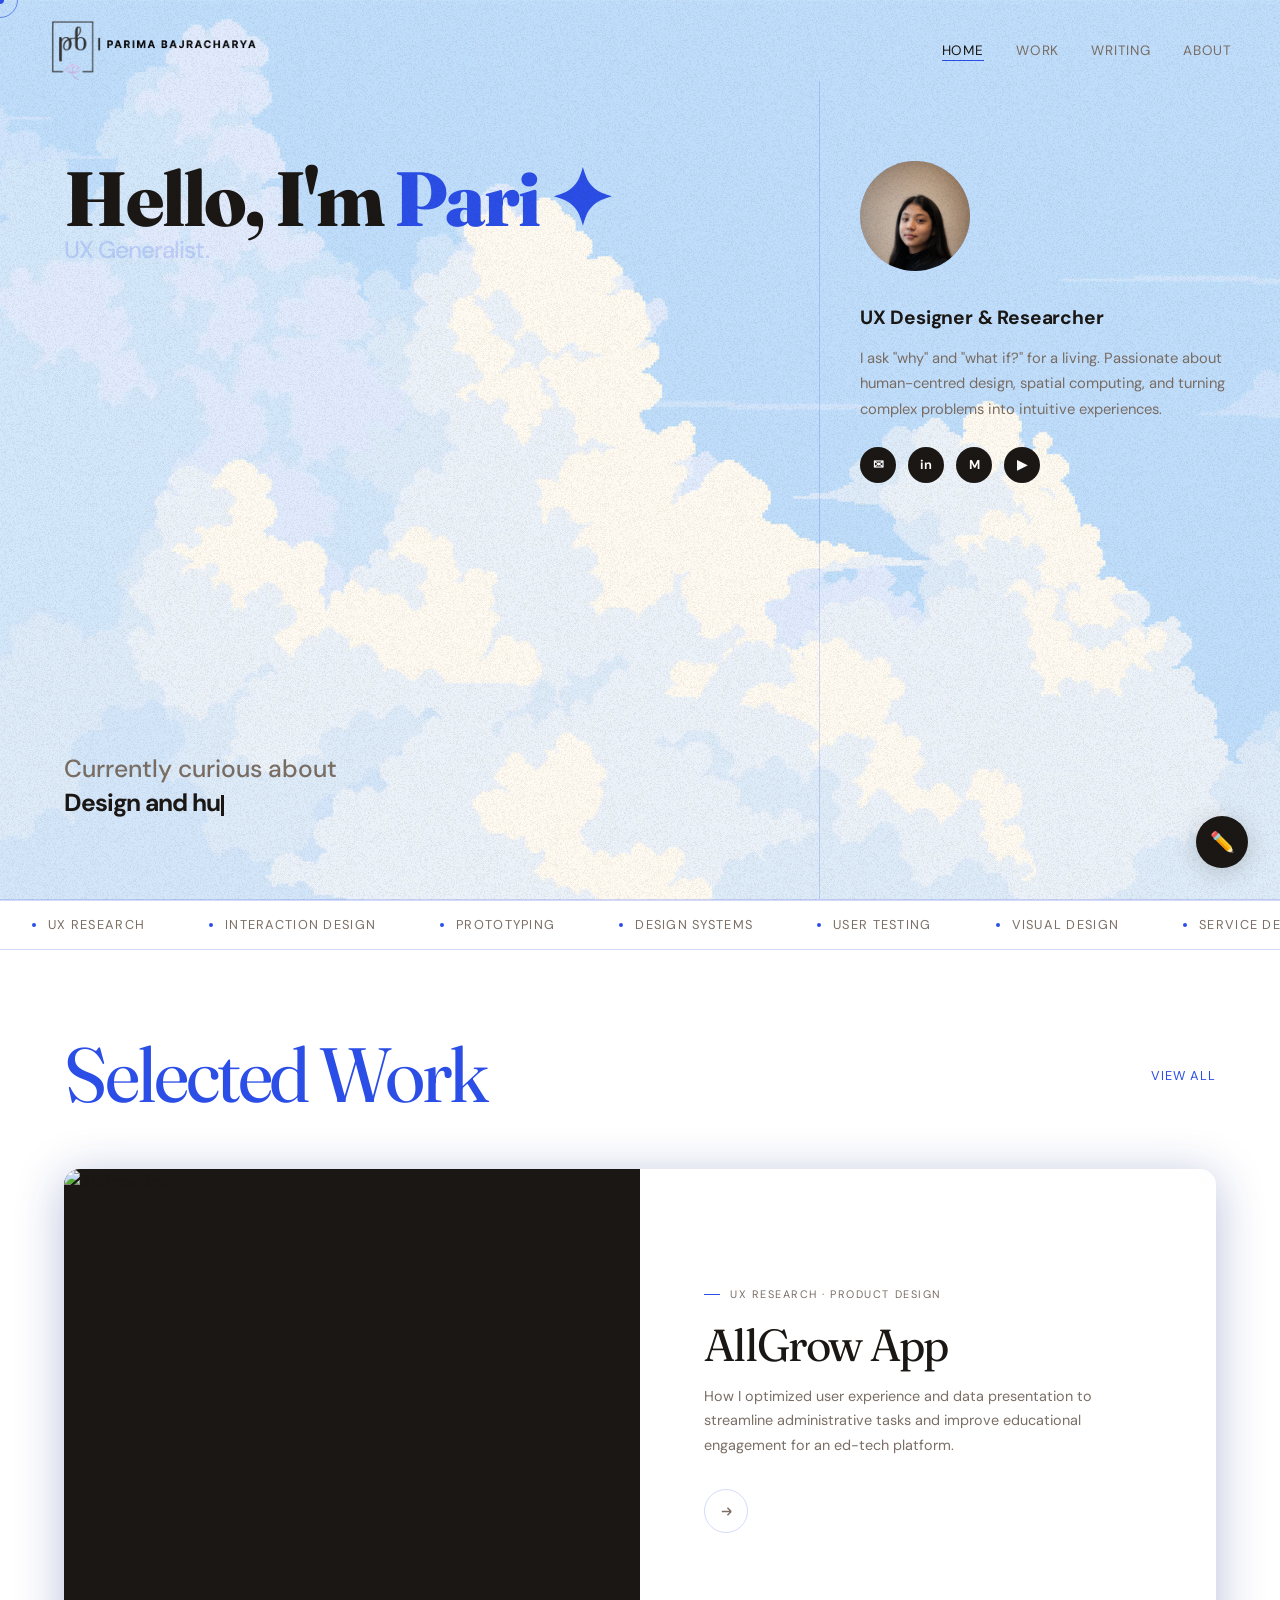
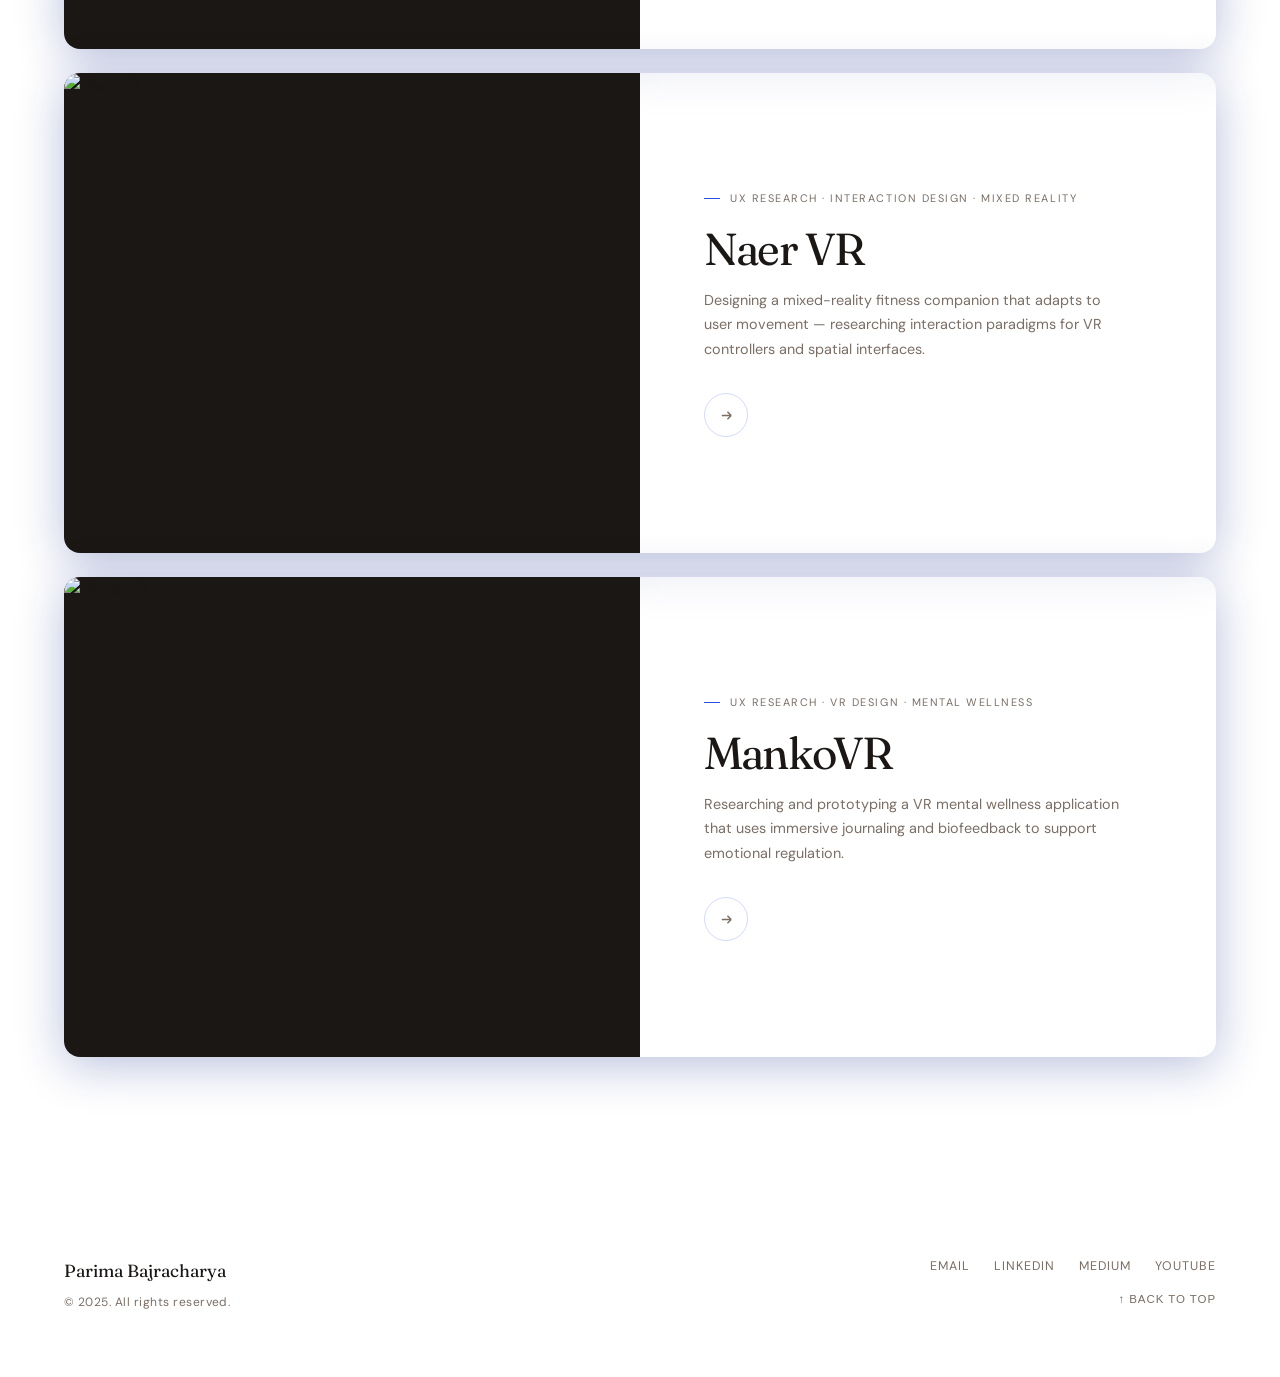
==== commit 0f4b1b52: "favicon" ====
--- a/index.html
+++ b/index.html
@@ -9,7 +9,7 @@
   <link rel="preconnect" href="https://fonts.gstatic.com" crossorigin>
   <link href="https://fonts.googleapis.com/css2?family=Instrument+Serif:ital@0;1&family=Fraunces:ital,opsz,wght@0,9..144,300..900;1,9..144,300..900&family=DM+Sans:wght@400;500;600;700&display=swap" rel="stylesheet">
   <link href="https://api.fontshare.com/v2/css?f[]=satoshi@400,500&display=swap" rel="stylesheet">
- <link rel="icon" type="image/jpeg" href="images/favicon.jpg">
+  <link rel="icon" type="image/jpeg" href="/favicon.svg">
   <link rel="stylesheet" href="/css/style.css">
 </head>
 
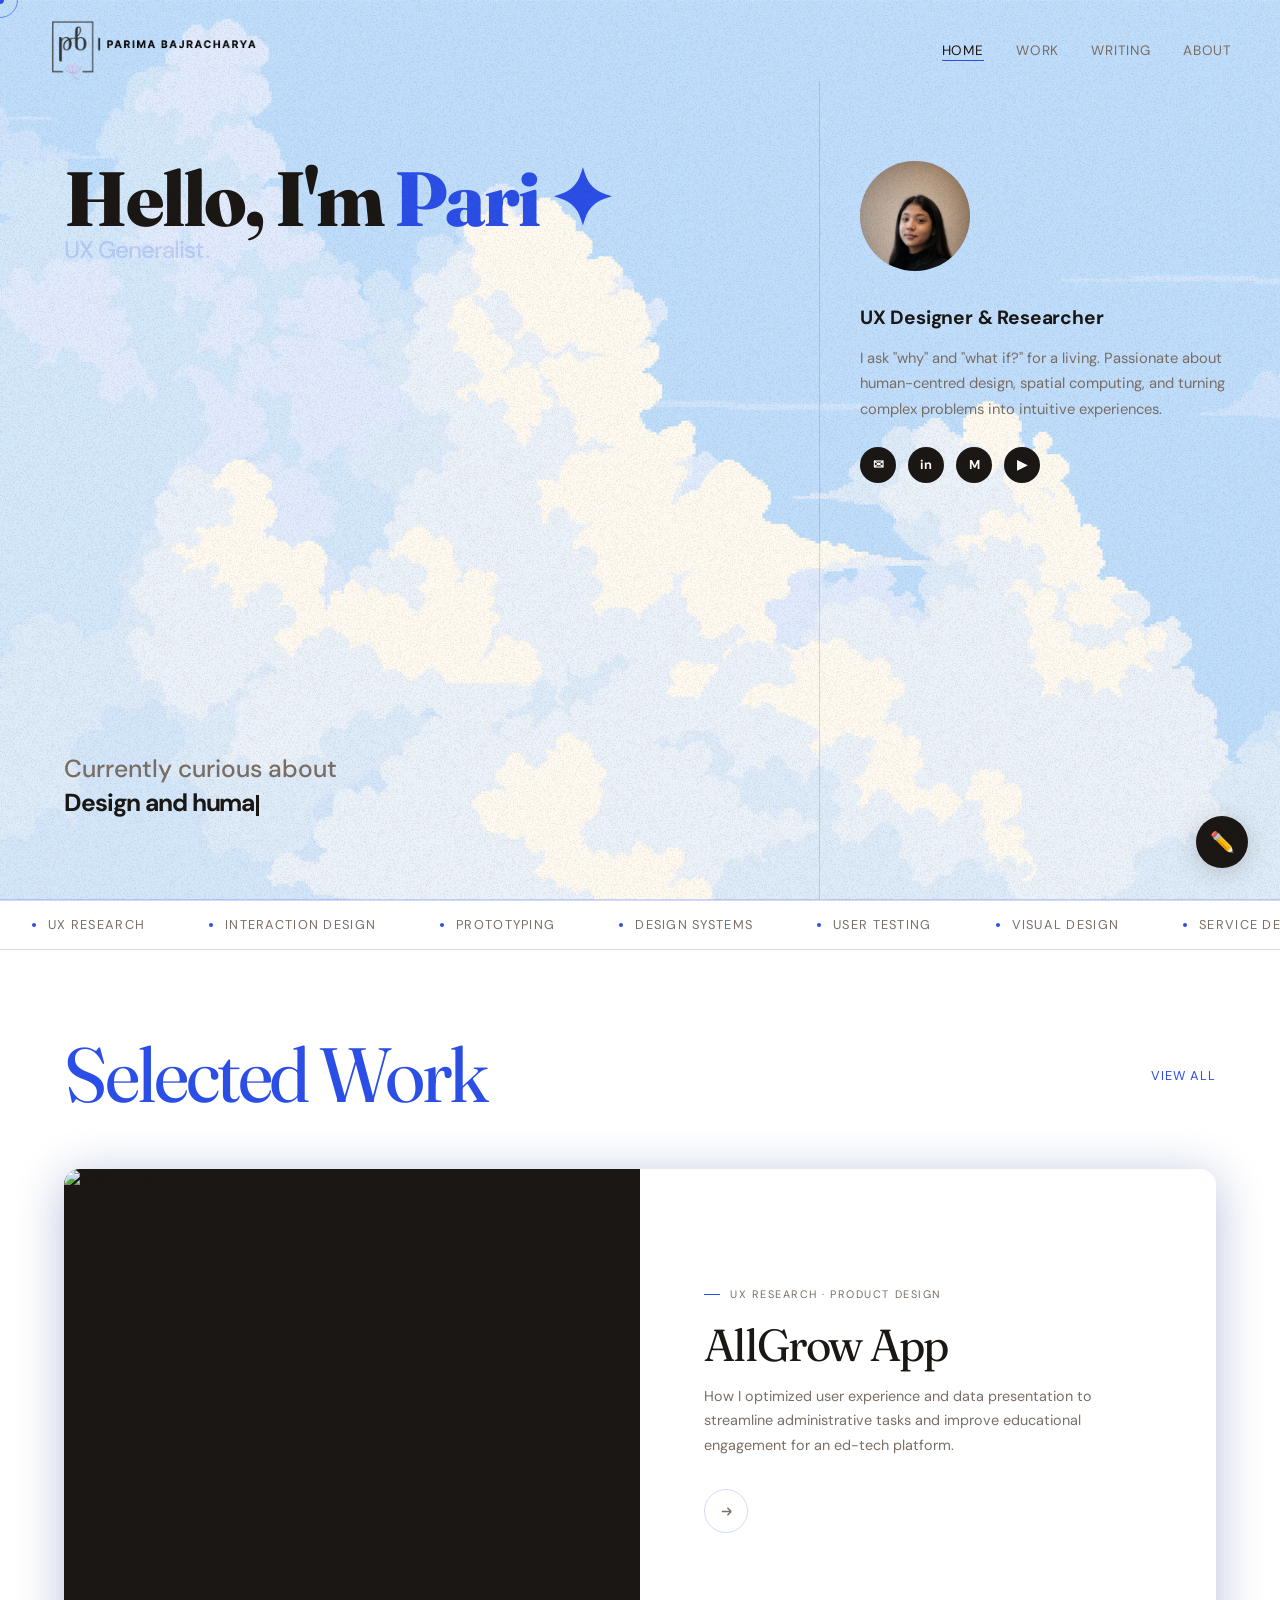
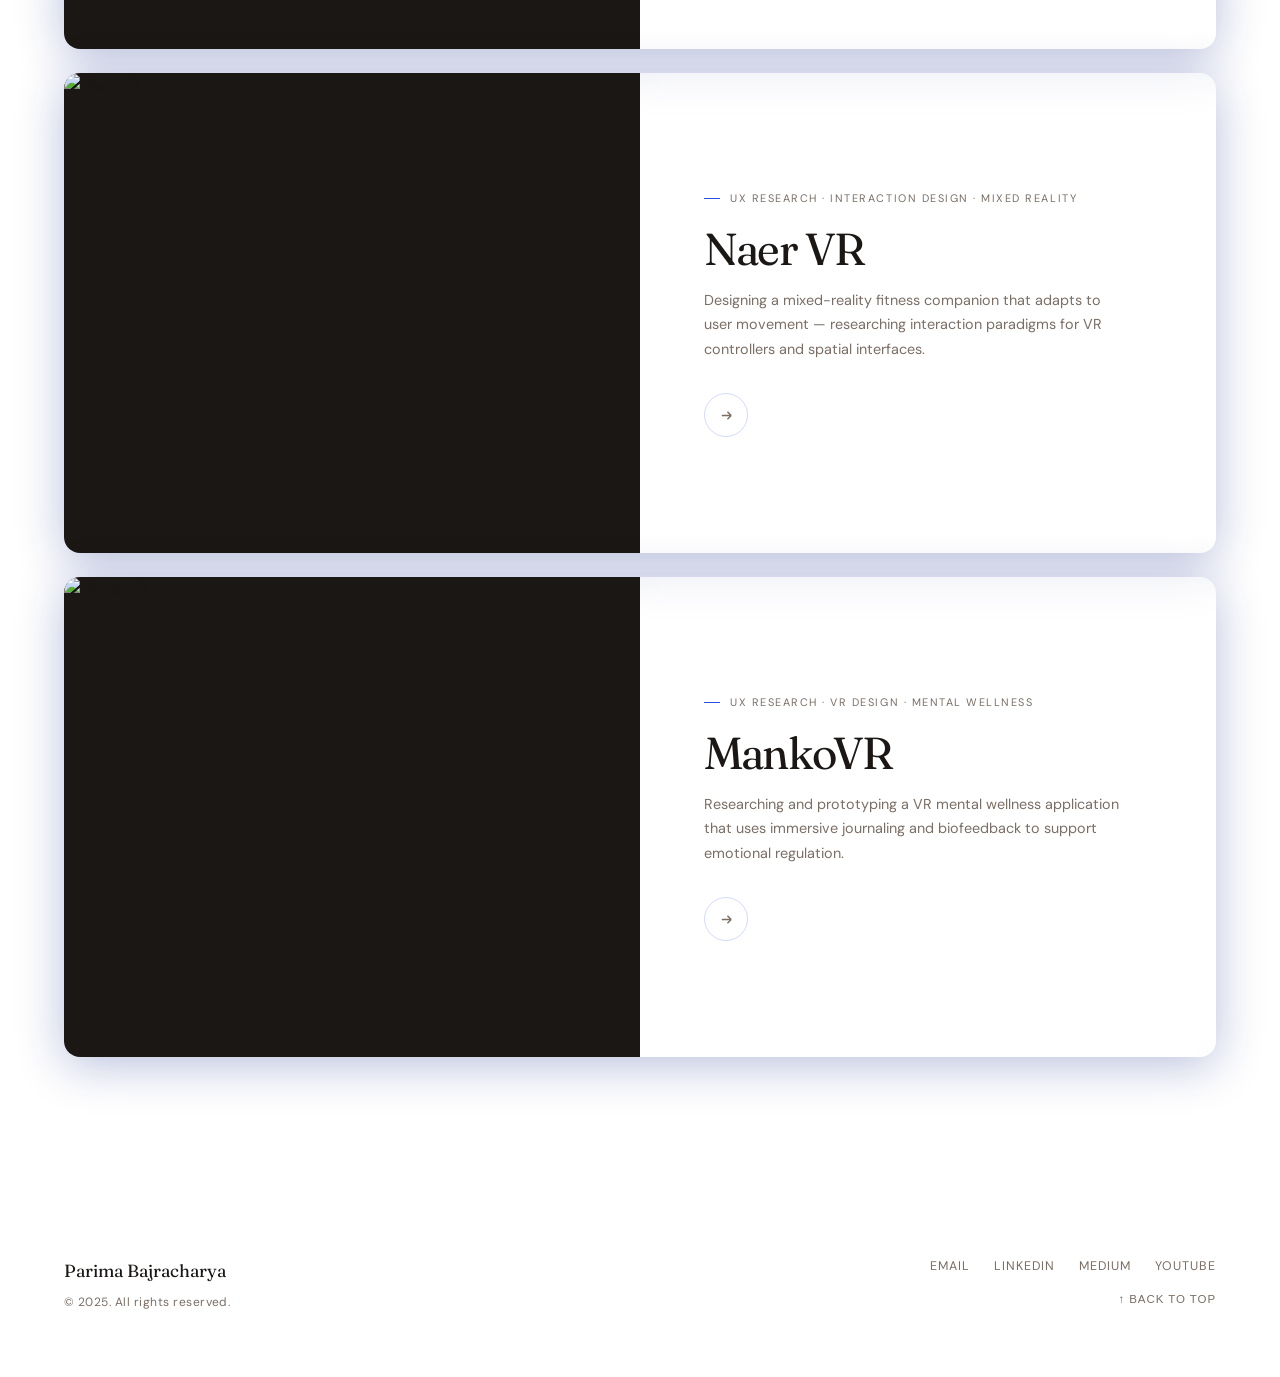
==== commit 22f9ec1b: "favicon" ====
--- a/index.html
+++ b/index.html
@@ -4,7 +4,7 @@
 <head>
   <meta charset="UTF-8">
   <meta name="viewport" content="width=device-width, initial-scale=1.0">
-  <title>Parima Bajracharya — UX Designer</title>
+  <title>Parima Bajracharya</title>
   <link rel="preconnect" href="https://fonts.googleapis.com">
   <link rel="preconnect" href="https://fonts.gstatic.com" crossorigin>
   <link href="https://fonts.googleapis.com/css2?family=Instrument+Serif:ital@0;1&family=Fraunces:ital,opsz,wght@0,9..144,300..900;1,9..144,300..900&family=DM+Sans:wght@400;500;600;700&display=swap" rel="stylesheet">
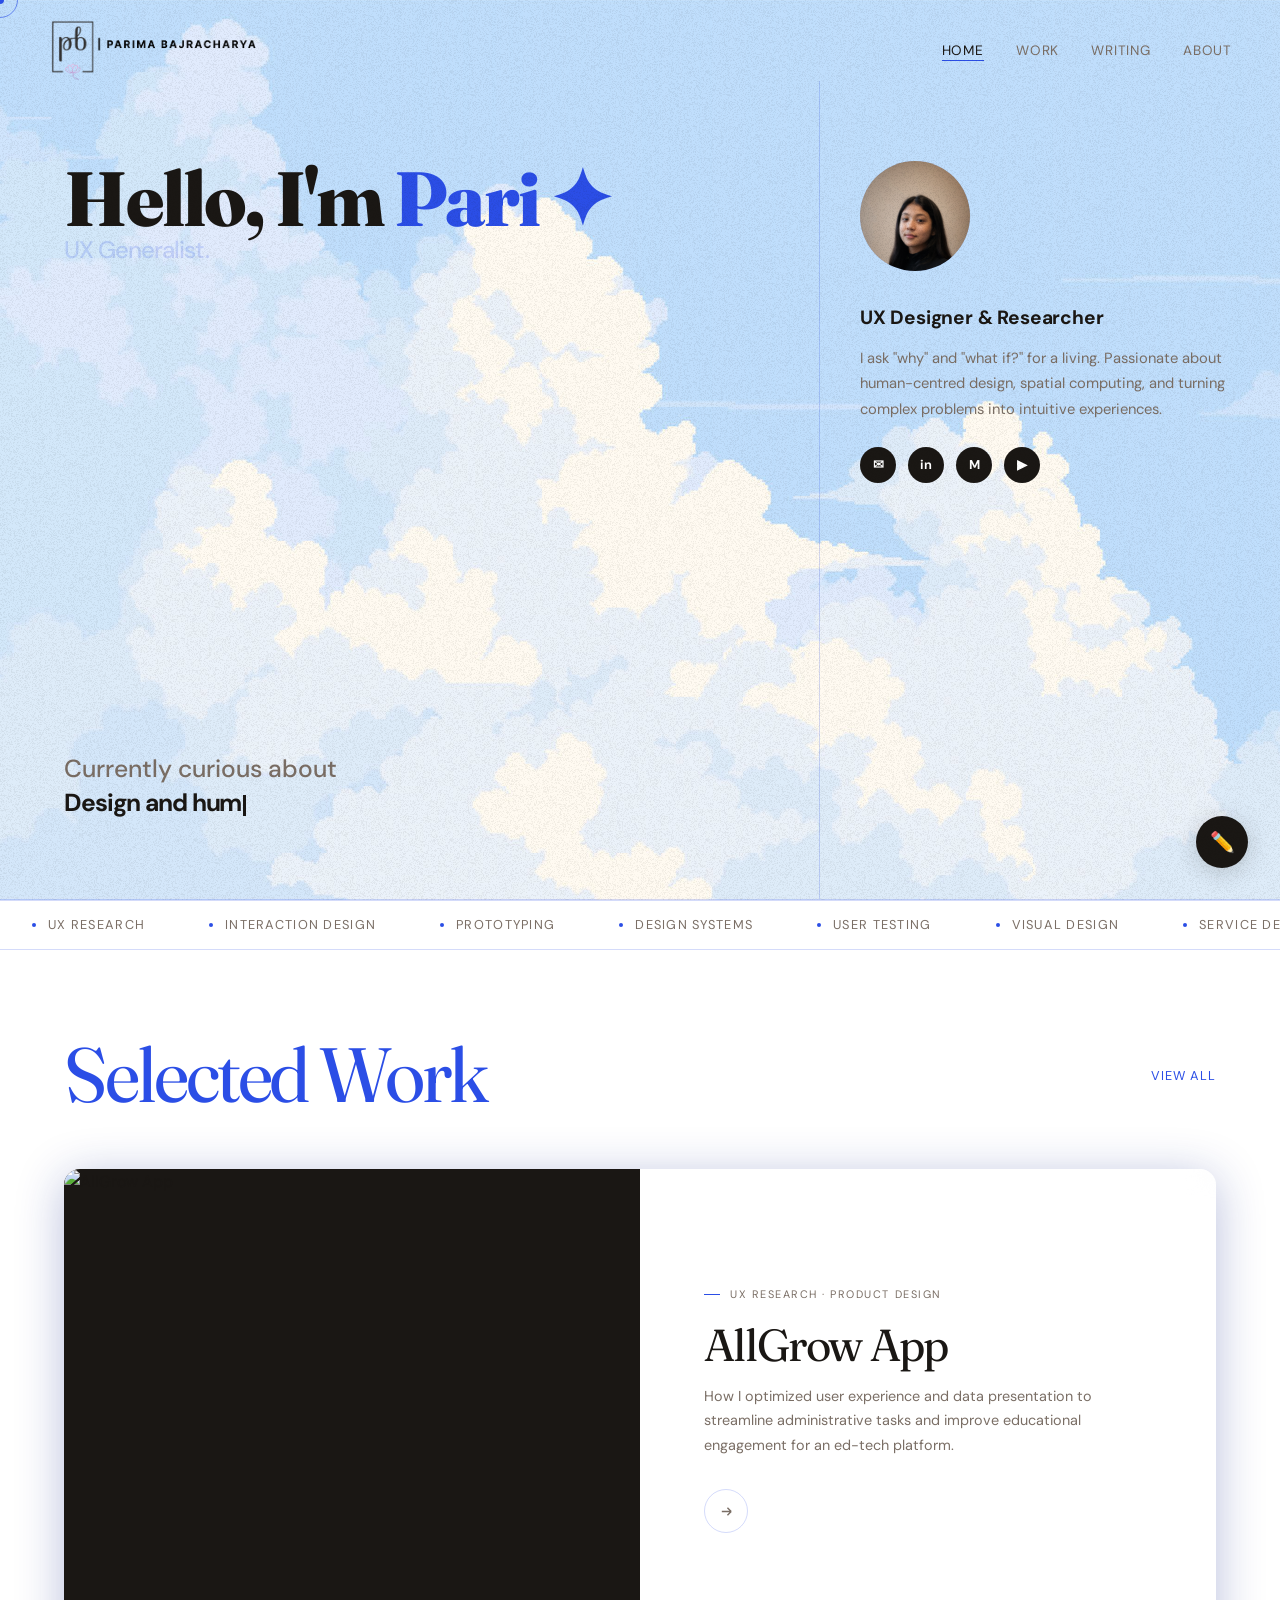
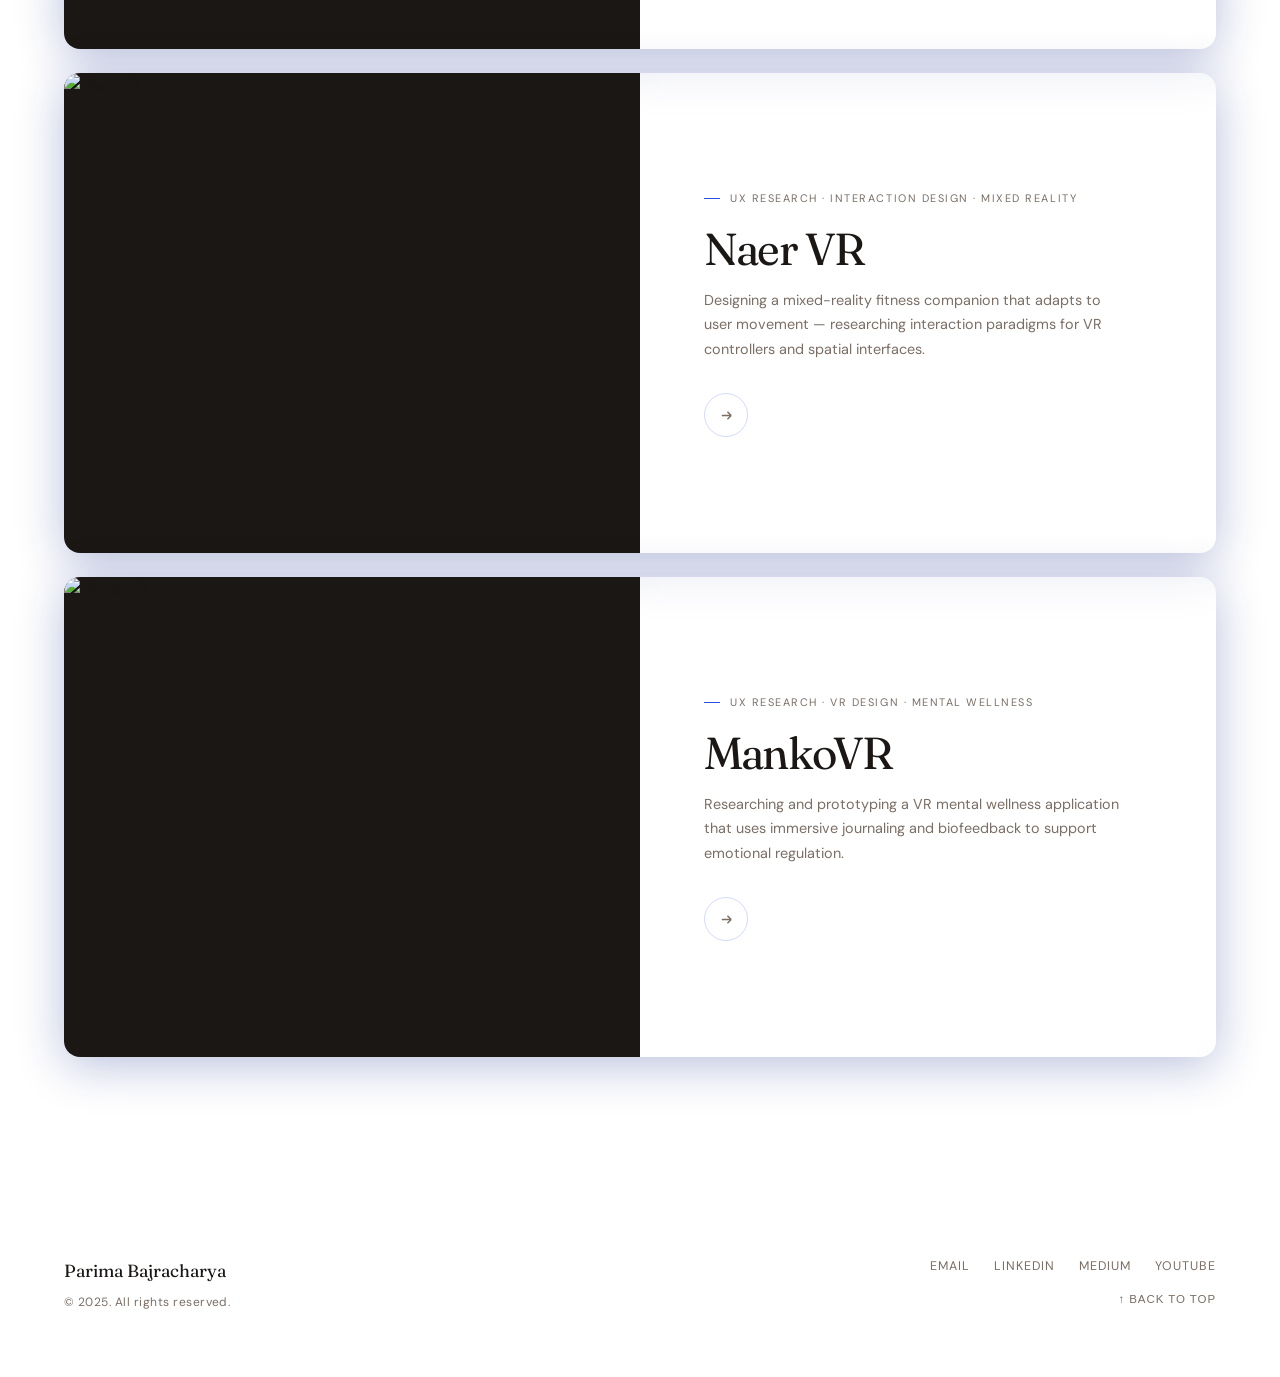
==== commit a4fee57f: "favicon png" ====
--- a/index.html
+++ b/index.html
@@ -9,7 +9,7 @@
   <link rel="preconnect" href="https://fonts.gstatic.com" crossorigin>
   <link href="https://fonts.googleapis.com/css2?family=Instrument+Serif:ital@0;1&family=Fraunces:ital,opsz,wght@0,9..144,300..900;1,9..144,300..900&family=DM+Sans:wght@400;500;600;700&display=swap" rel="stylesheet">
   <link href="https://api.fontshare.com/v2/css?f[]=satoshi@400,500&display=swap" rel="stylesheet">
-  <link rel="icon" type="image/jpeg" href="/favicon.svg">
+  <link rel="icon" type="image/jpeg" href="/images/logo for tab.png">
   <link rel="stylesheet" href="/css/style.css">
 </head>
 
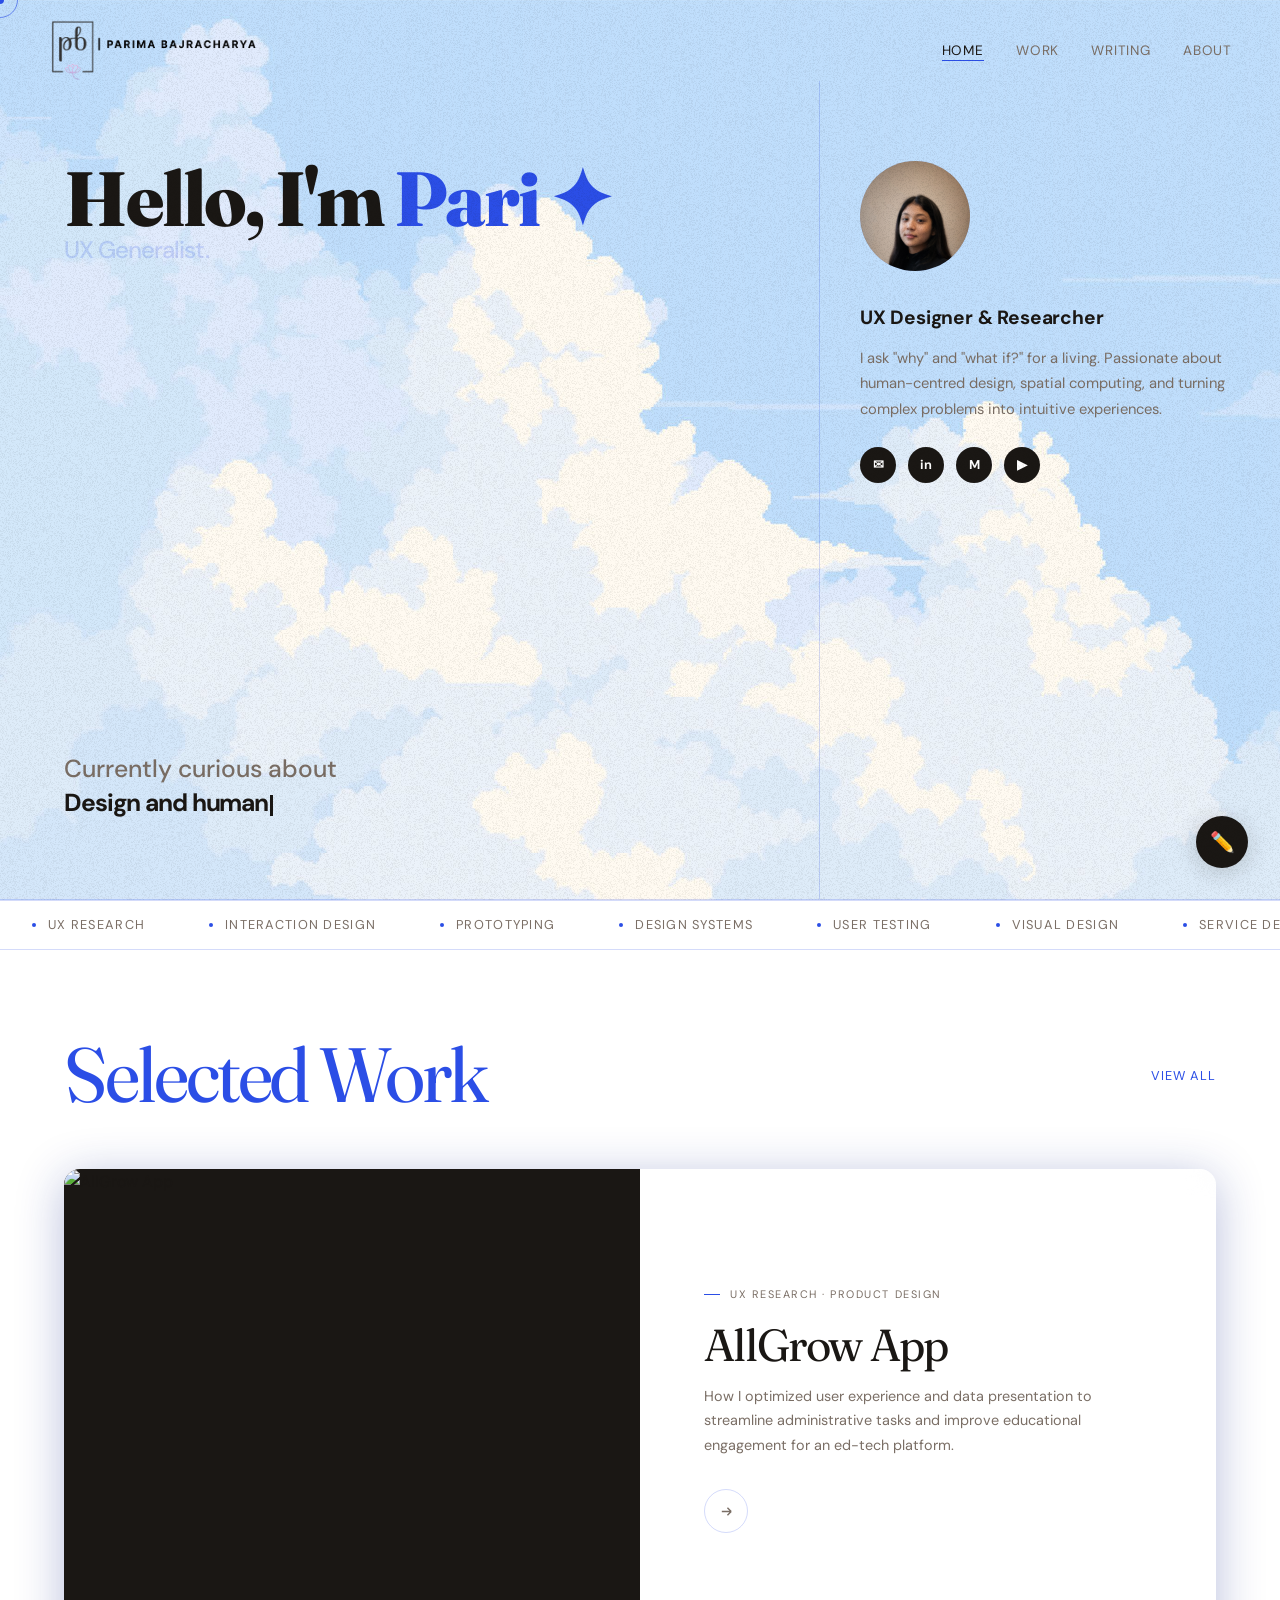
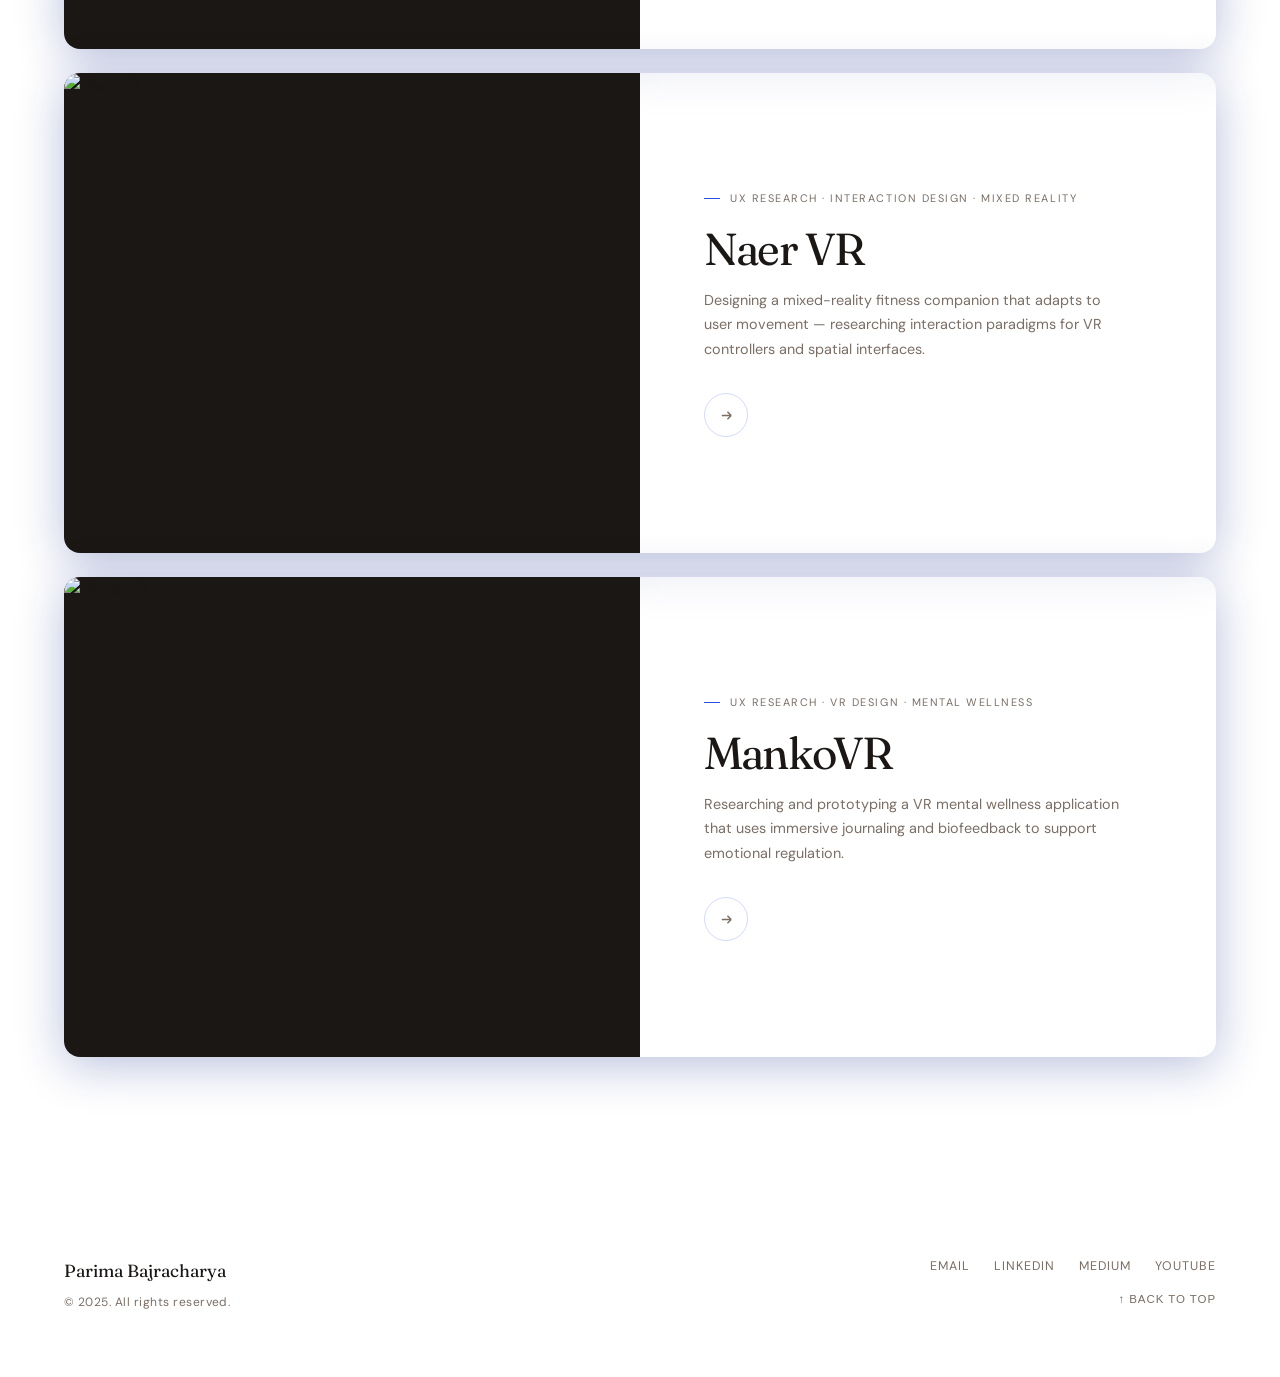
==== commit 69aba314: "favicon png io" ====
--- a/index.html
+++ b/index.html
@@ -9,7 +9,7 @@
   <link rel="preconnect" href="https://fonts.gstatic.com" crossorigin>
   <link href="https://fonts.googleapis.com/css2?family=Instrument+Serif:ital@0;1&family=Fraunces:ital,opsz,wght@0,9..144,300..900;1,9..144,300..900&family=DM+Sans:wght@400;500;600;700&display=swap" rel="stylesheet">
   <link href="https://api.fontshare.com/v2/css?f[]=satoshi@400,500&display=swap" rel="stylesheet">
-  <link rel="icon" type="image/jpeg" href="/images/logo for tab.png">
+  <link rel="icon" type="image/jpeg" href="/images/favicon-32x32.png">
   <link rel="stylesheet" href="/css/style.css">
 </head>
 
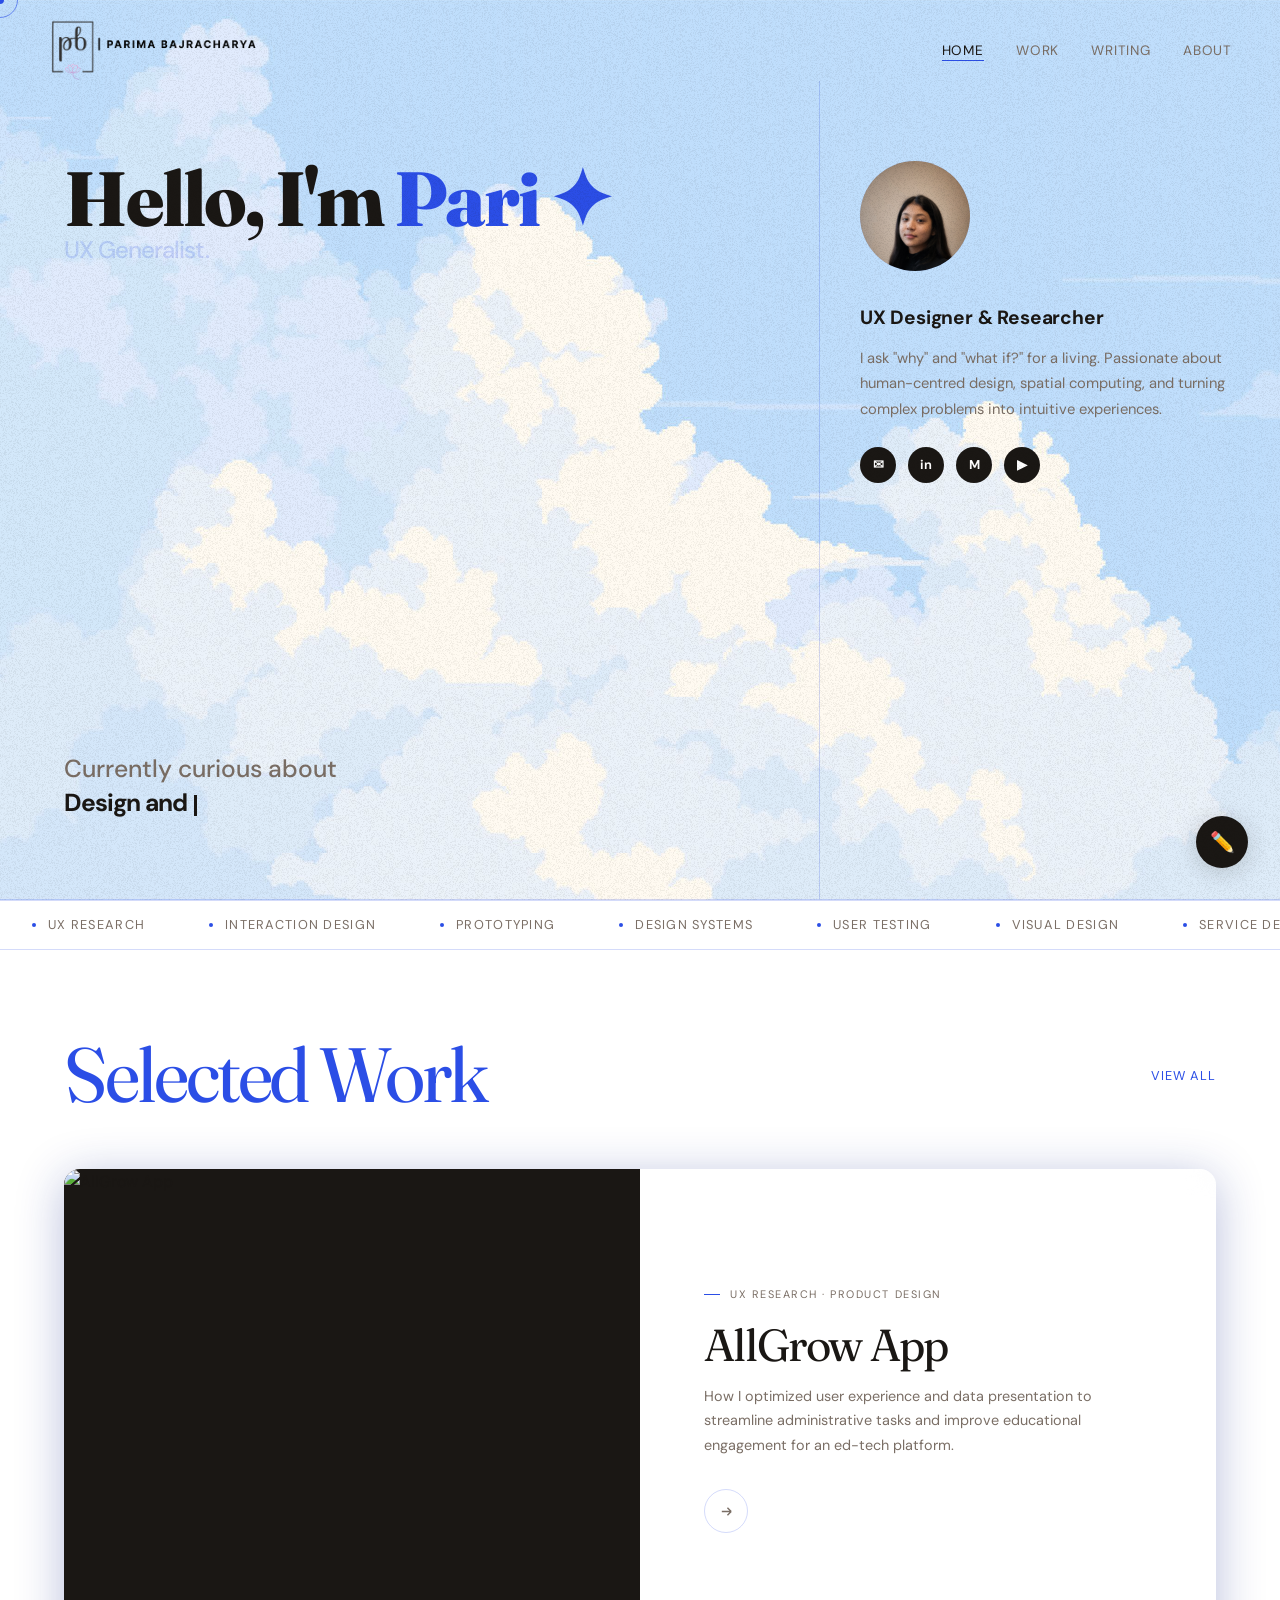
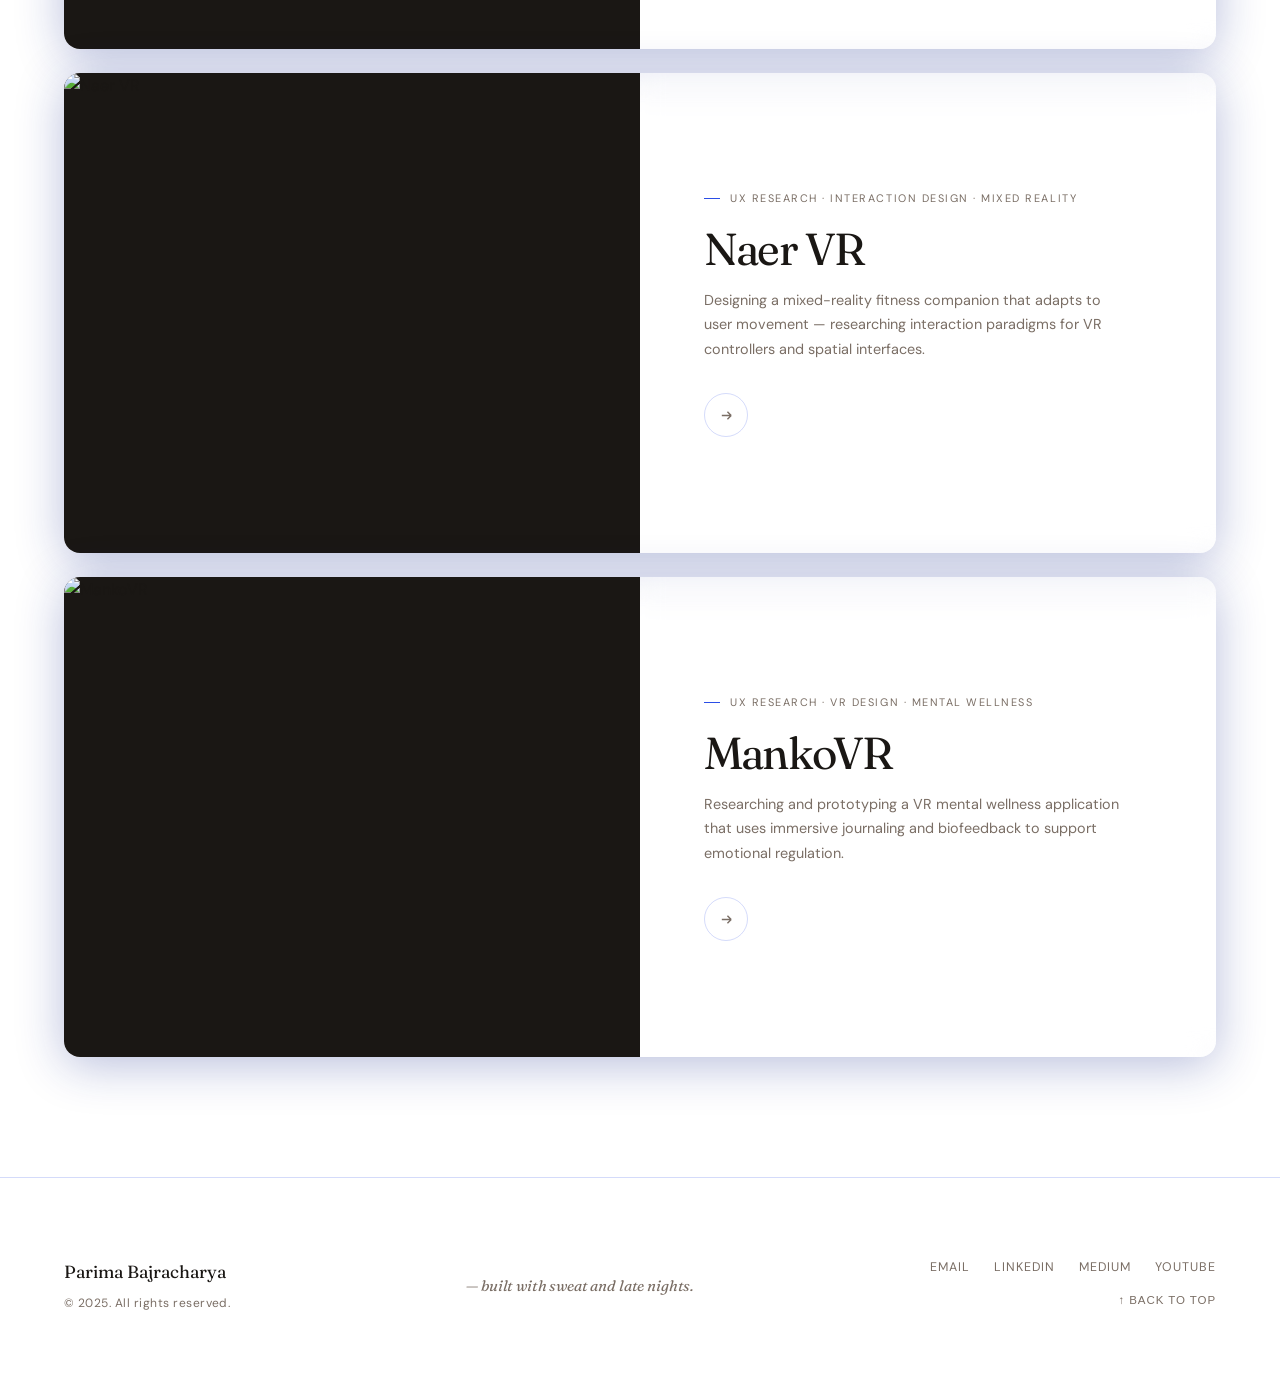
==== commit 1aa4bca1: "add rotating footer to all pages Adds a consistent footer across Home, Work, Writing, About, and Det" ====
--- a/index.html
+++ b/index.html
@@ -109,6 +109,7 @@
           <div class="footer-name">Parima Bajracharya</div>
           <div class="footer-copy">© 2025. All rights reserved.</div>
         </div>
+        <div class="footer-quote-el"></div>
         <div style="display:flex;flex-direction:column;align-items:flex-end;gap:16px;">
           <div class="footer-links">
             <a href="mailto:parima.bajra@gmail.com">Email</a>
@@ -119,7 +120,6 @@
           <button class="footer-top-btn" onclick="window.scrollTo({top:0,behavior:'smooth'})">↑ Back to top</button>
         </div>
       </div>
-      <div class="footer-wave" id="footerWave"></div>
     </footer>
   </div>
 
@@ -155,7 +155,24 @@
       </div>
     </div>
     <div class="pc-grid" id="projectsGrid"></div>
-    <!-- your footer here -->
+    <footer>
+      <div class="footer-inner">
+        <div>
+          <div class="footer-name">Parima Bajracharya</div>
+          <div class="footer-copy">© 2025. All rights reserved.</div>
+        </div>
+        <div class="footer-quote-el"></div>
+        <div style="display:flex;flex-direction:column;align-items:flex-end;gap:16px;">
+          <div class="footer-links">
+            <a href="mailto:parima.bajra@gmail.com">Email</a>
+            <a href="https://www.linkedin.com/in/parima-bajracharya/" target="_blank">LinkedIn</a>
+            <a href="https://medium.com/@parima." target="_blank">Medium</a>
+            <a href="https://www.youtube.com/@Parima-Designs" target="_blank">YouTube</a>
+          </div>
+          <button class="footer-top-btn" onclick="window.scrollTo({top:0,behavior:'smooth'})">↑ Back to top</button>
+        </div>
+      </div>
+    </footer>
   </div>
 
   <!-- BLOG -->
@@ -166,12 +183,21 @@
     </div>
     <div class="full-blog-grid" id="blogGrid"></div>
     <footer>
-      <div class="footer-name">Parima Bajracharya</div>
-      <div class="footer-links">
-        <a href="mailto:parima.bajra@gmail.com">Email</a>
-        <a href="https://www.linkedin.com/in/parima-bajracharya/" target="_blank">LinkedIn</a>
-        <a href="https://medium.com/@parima." target="_blank">Medium</a>
-        <a href="https://www.youtube.com/@Parima-Designs" target="_blank">YouTube</a>
+      <div class="footer-inner">
+        <div>
+          <div class="footer-name">Parima Bajracharya</div>
+          <div class="footer-copy">© 2025. All rights reserved.</div>
+        </div>
+        <div class="footer-quote-el"></div>
+        <div style="display:flex;flex-direction:column;align-items:flex-end;gap:16px;">
+          <div class="footer-links">
+            <a href="mailto:parima.bajra@gmail.com">Email</a>
+            <a href="https://www.linkedin.com/in/parima-bajracharya/" target="_blank">LinkedIn</a>
+            <a href="https://medium.com/@parima." target="_blank">Medium</a>
+            <a href="https://www.youtube.com/@Parima-Designs" target="_blank">YouTube</a>
+          </div>
+          <button class="footer-top-btn" onclick="window.scrollTo({top:0,behavior:'smooth'})">↑ Back to top</button>
+        </div>
       </div>
     </footer>
   </div>
@@ -325,12 +351,21 @@
     </div>
 
     <footer>
-      <div class="footer-name">Parima Bajracharya</div>
-      <div class="footer-links">
-        <a href="mailto:parima.bajra@gmail.com">Email</a>
-        <a href="https://www.linkedin.com/in/parima-bajracharya/" target="_blank">LinkedIn</a>
-        <a href="https://medium.com/@parima." target="_blank">Medium</a>
-        <a href="https://www.youtube.com/@Parima-Designs" target="_blank">YouTube</a>
+      <div class="footer-inner">
+        <div>
+          <div class="footer-name">Parima Bajracharya</div>
+          <div class="footer-copy">© 2025. All rights reserved.</div>
+        </div>
+        <div class="footer-quote-el"></div>
+        <div style="display:flex;flex-direction:column;align-items:flex-end;gap:16px;">
+          <div class="footer-links">
+            <a href="mailto:parima.bajra@gmail.com">Email</a>
+            <a href="https://www.linkedin.com/in/parima-bajracharya/" target="_blank">LinkedIn</a>
+            <a href="https://medium.com/@parima." target="_blank">Medium</a>
+            <a href="https://www.youtube.com/@Parima-Designs" target="_blank">YouTube</a>
+          </div>
+          <button class="footer-top-btn" onclick="window.scrollTo({top:0,behavior:'smooth'})">↑ Back to top</button>
+        </div>
       </div>
     </footer>
   </div>
@@ -339,12 +374,21 @@
   <div class="page" id="page-detail">
     <div id="detailContent"></div>
     <footer>
-      <div class="footer-name">Parima Bajracharya</div>
-      <div class="footer-links">
-        <a href="mailto:parima.bajra@gmail.com">Email</a>
-        <a href="https://www.linkedin.com/in/parima-bajracharya/" target="_blank">LinkedIn</a>
-        <a href="https://medium.com/@parima." target="_blank">Medium</a>
-        <a href="https://www.youtube.com/@Parima-Designs" target="_blank">YouTube</a>
+      <div class="footer-inner">
+        <div>
+          <div class="footer-name">Parima Bajracharya</div>
+          <div class="footer-copy">© 2025. All rights reserved.</div>
+        </div>
+        <div class="footer-quote-el"></div>
+        <div style="display:flex;flex-direction:column;align-items:flex-end;gap:16px;">
+          <div class="footer-links">
+            <a href="mailto:parima.bajra@gmail.com">Email</a>
+            <a href="https://www.linkedin.com/in/parima-bajracharya/" target="_blank">LinkedIn</a>
+            <a href="https://medium.com/@parima." target="_blank">Medium</a>
+            <a href="https://www.youtube.com/@Parima-Designs" target="_blank">YouTube</a>
+          </div>
+          <button class="footer-top-btn" onclick="window.scrollTo({top:0,behavior:'smooth'})">↑ Back to top</button>
+        </div>
       </div>
     </footer>
   </div>
--- a/css/style.css
+++ b/css/style.css
@@ -862,7 +862,20 @@
 .cms-tip { font-size: .75rem; color: var(--muted); margin-top: 4px; }
 
 /* ─── FOOTER ─────────────────────────────────────────────────────── */
-footer { background: transparent; color: var(--ink); position: relative; overflow: hidden; margin-top: 96px; }
+footer { background: transparent; color: var(--ink); position: relative; overflow: hidden; margin-top: 96px; border-top: 1px solid var(--border); }
+.footer-quote-el {
+  font-family: var(--fd);
+  font-size: .95rem;
+  font-style: italic;
+  color: var(--muted);
+  align-self: center;
+  text-align: center;
+  letter-spacing: -.01em;
+  transition: opacity .35s ease;
+  opacity: 1;
+  flex: 1;
+  padding: 0 32px;
+}
 .footer-inner { display: flex; align-items: flex-start; justify-content: space-between; padding: 80px 64px 64px; gap: 32px; }
 .footer-name { font-family: var(--fd); font-size: 1.1rem; color: var(--ink); }
 .footer-copy { font-size: .75rem; color: var(--muted); margin-top: 8px; letter-spacing: .04em; }
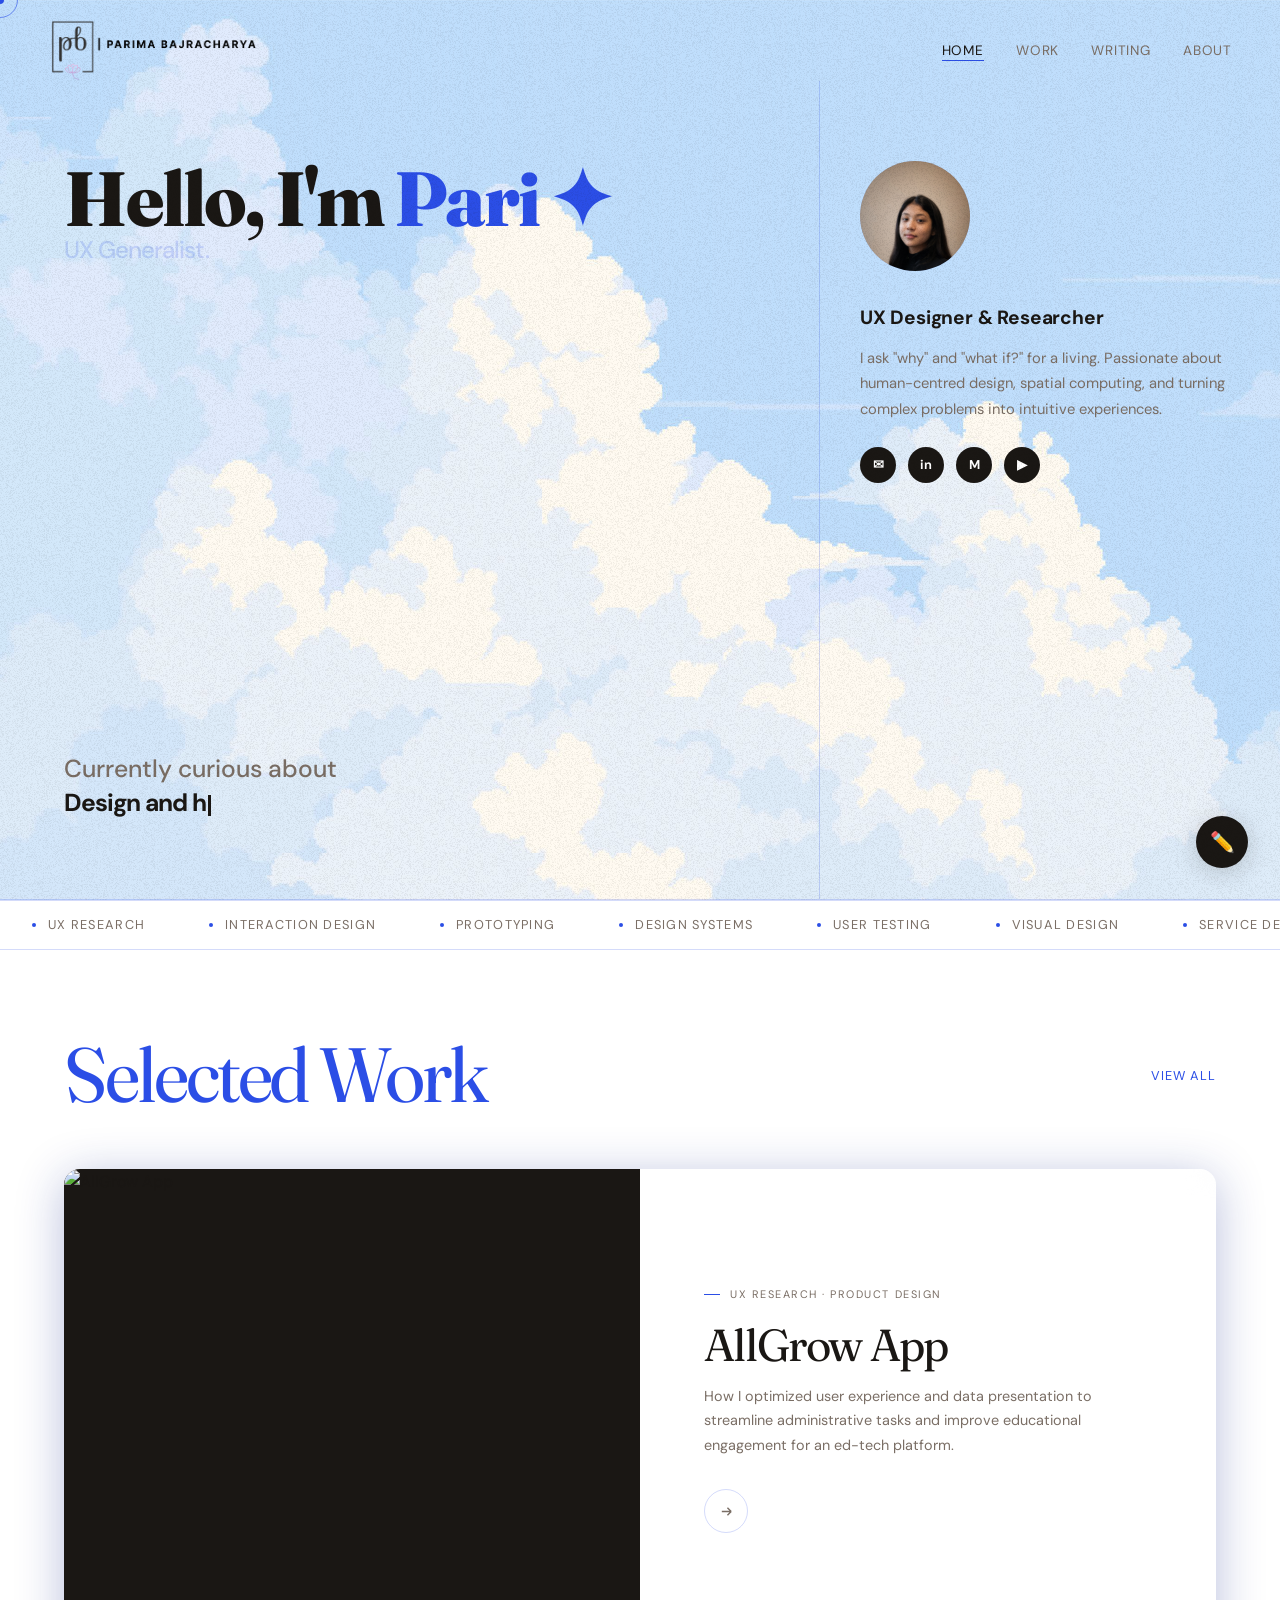
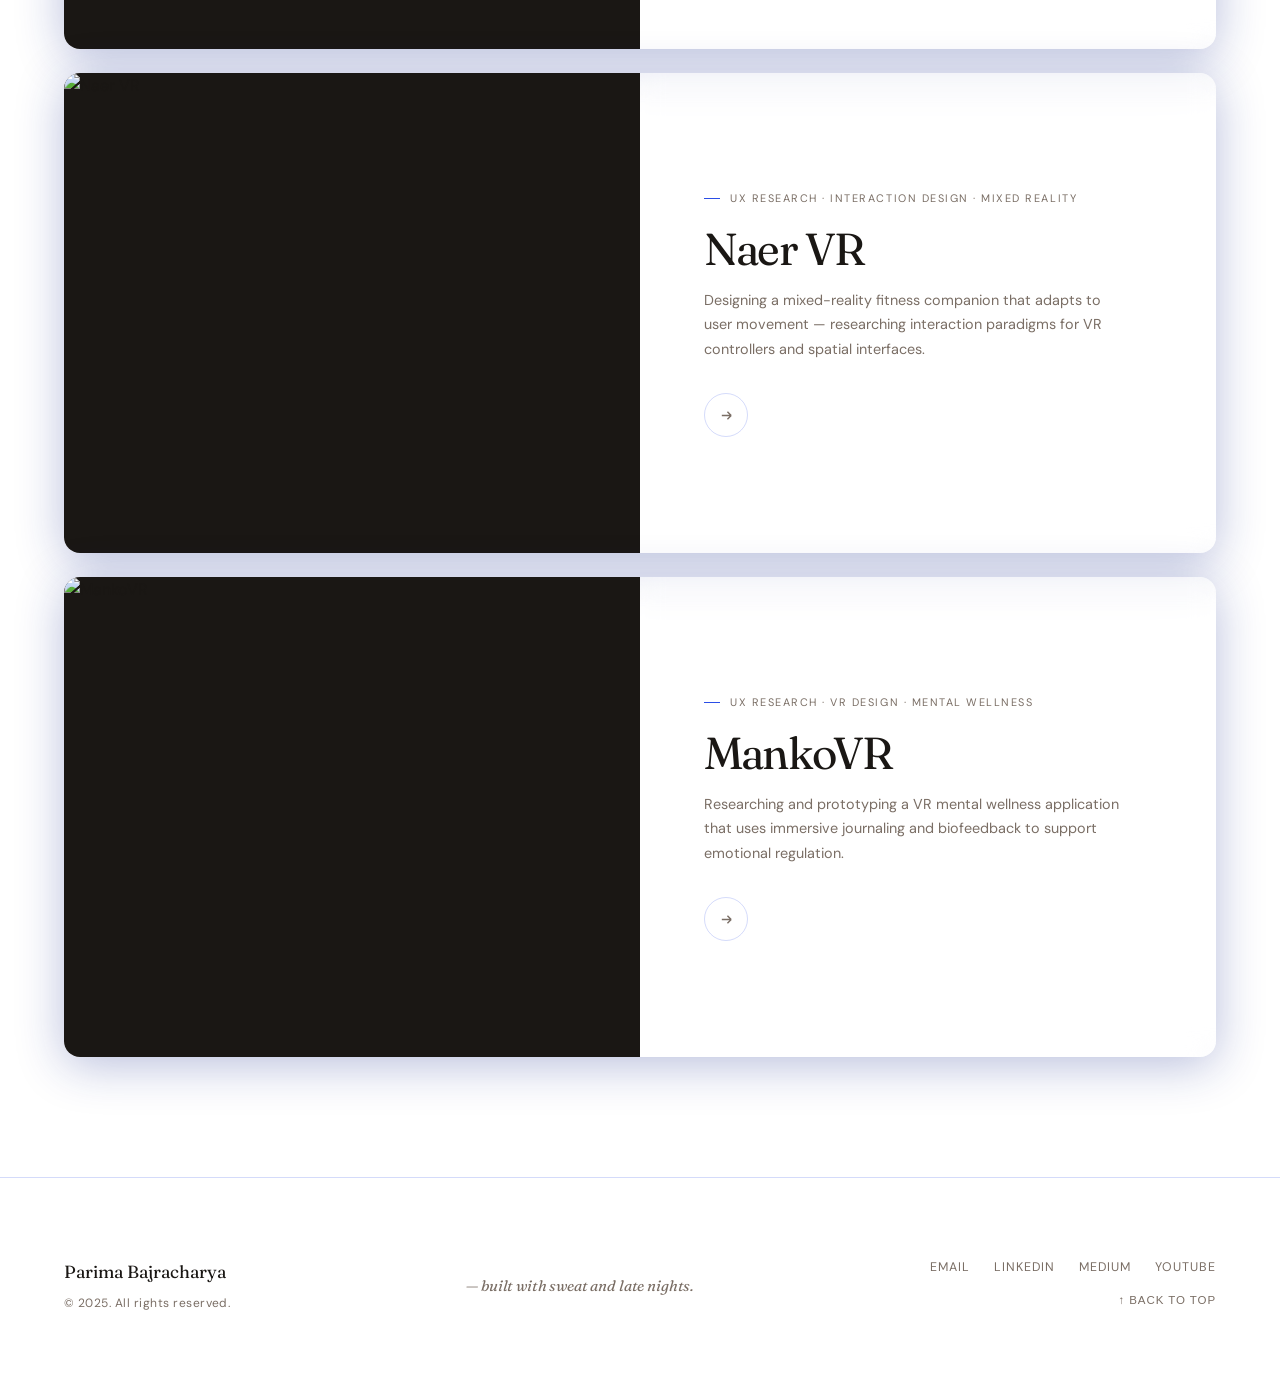
==== commit b6debda3: "redesign Writing page to match Projects page aesthetic Replaces plain h1 header with a full masthead" ====
--- a/index.html
+++ b/index.html
@@ -177,9 +177,15 @@
 
   <!-- BLOG -->
   <div class="page" id="page-blog">
-    <div class="page-header">
-      <h1>Writing</h1>
-      <p>Thoughts on design, research, and craft.</p>
+    <div class="projects-masthead">
+      <div>
+        <div class="pm-eyebrow">Latest Writing</div>
+        <h1>Thoughts<br><em>&amp; Craft.</em></h1>
+      </div>
+      <div class="pm-right">
+        <div class="pm-bignum" id="blogCount">03</div>
+        <div class="pm-desc">Design, research, and the occasional deep-dive into why digital products feel the way they feel.</div>
+      </div>
     </div>
     <div class="full-blog-grid" id="blogGrid"></div>
     <footer>
--- a/css/style.css
+++ b/css/style.css
@@ -338,25 +338,29 @@
 /* ─── HOME BLOG GRID ─────────────────────────────────────────────── */
 .home-blog-grid {
   display: grid; grid-template-columns: repeat(3, 1fr);
-  gap: 24px; padding: 0 48px;
-  max-width: 1200px; margin: 0 auto 96px;
+  gap: 24px; padding: 0 64px;
+  max-width: 1400px; margin: 0 auto 96px;
 }
 
 /* ─── BLOG CARD ──────────────────────────────────────────────────── */
 .blog-card {
-  padding: 32px; background: var(--surface);
-  position: relative; overflow: hidden; cursor: none; transition: background .2s;
-}
-.blog-card::before {
-  content: ''; position: absolute; top: 0; left: 0; right: 0; height: 3px;
-  background: var(--blue); transform: scaleX(0); transform-origin: left; transition: transform .3s;
-}
-.blog-card:hover::before { transform: scaleX(1); }
-.blog-card:hover { background: #e8e2d9; }
-.blog-date { font-size: .75rem; color: var(--muted); margin-bottom: 12px; letter-spacing: .04em; }
-.blog-title { font-family: var(--fd); font-size: 1.2rem; line-height: 1.3; margin-bottom: 12px; letter-spacing: -.01em; }
-.blog-excerpt { font-size: .875rem; color: var(--muted); margin-bottom: 20px; }
-.blog-rt { font-size: .75rem; letter-spacing: .08em; text-transform: uppercase; color: var(--blue); }
+  padding: 40px 44px; background: transparent;
+  position: relative; overflow: hidden; cursor: none; transition: background .25s;
+  display: flex; flex-direction: column; gap: 0;
+}
+.blog-card::after {
+  content: ''; position: absolute; inset: 0;
+  background: var(--surface); transform: scaleX(0);
+  transform-origin: left; transition: transform .45s cubic-bezier(.76,0,.24,1); z-index: 0;
+}
+.blog-card:hover::after { transform: scaleX(1); }
+.blog-card > * { position: relative; z-index: 1; }
+.blog-date { font-size: .68rem; letter-spacing: .12em; text-transform: uppercase; color: var(--muted); margin-bottom: 20px; }
+.blog-title { font-family: var(--fd); font-size: clamp(1.3rem, 2vw, 1.7rem); line-height: 1.15; margin-bottom: 16px; letter-spacing: -.03em; color: var(--ink); transition: transform .35s var(--ease); }
+.blog-card:hover .blog-title { transform: translateX(6px); }
+.blog-excerpt { font-size: .875rem; color: var(--muted); line-height: 1.7; margin-bottom: 28px; flex: 1; }
+.blog-rt { font-size: .65rem; letter-spacing: .12em; text-transform: uppercase; color: var(--blue); display: flex; align-items: center; gap: 8px; }
+.blog-rt::before { content: ''; width: 16px; height: 1px; background: var(--blue); }
 
 /* ─── PROJECTS PAGE ─── */
 .projects-masthead {
@@ -457,8 +461,15 @@
 /* ─── BLOG PAGE ──────────────────────────────────────────────────── */
 .full-blog-grid {
   display: grid; grid-template-columns: repeat(3, 1fr);
-  gap: 24px; padding: 0 48px;
-  max-width: 1200px; margin: 0 auto 96px;
+  gap: 1px; padding: 0;
+  max-width: 1400px; margin: 0 auto 0;
+  border-top: 1px solid var(--border);
+  border-left: 1px solid var(--border);
+}
+.full-blog-grid .blog-card {
+  border-right: 1px solid var(--border);
+  border-bottom: 1px solid var(--border);
+  background: transparent;
 }
 
 /* ─── ABOUT PAGE ─── */
@@ -935,7 +946,7 @@
   .projects-masthead { padding: 48px 32px 40px; }
   .pc-grid { padding: 0 32px; }
   .pcard { grid-template-columns: 56px 1fr 280px 80px; gap: 24px; }
-  .full-blog-grid { grid-template-columns: 1fr 1fr; padding: 0 32px; }
+  .full-blog-grid { grid-template-columns: 1fr 1fr; }
   .about-intro { grid-template-columns: 1fr 1fr; gap: 40px; }
   .about-intro-left { padding: 48px 32px 64px; }
   .about-skills-intro { padding: 48px 32px 40px; }
@@ -988,7 +999,7 @@
   .pcard-side { display: none; }
   .pcard-title { font-size: clamp(1.5rem, 5vw, 2rem); }
   .pcard-exc { opacity: 1; transform: none; font-size: .85rem; }
-  .full-blog-grid { grid-template-columns: 1fr; padding: 0 24px; gap: 12px; }
+  .full-blog-grid { grid-template-columns: 1fr; }
   .about-intro { grid-template-columns: 1fr; min-height: auto; }
   .about-intro-right { height: 320px; order: -1; }
   .about-intro-left { padding: 40px 24px; border-right: none; border-bottom: 1px solid var(--border); }
@@ -1038,7 +1049,7 @@
   .section-head { padding: 0 20px; }
   .home-blog-grid { padding: 0 20px; }
   .pc-grid { padding: 0 20px; }
-  .full-blog-grid { padding: 0 20px; }
+  .full-blog-grid { grid-template-columns: 1fr; }
   .projects-masthead { padding: 32px 20px 24px; }
   .about-skills-grid { grid-template-columns: 1fr; }
   .skill-col { border-right: none; border-top: 1px solid var(--border); padding: 24px 20px; }
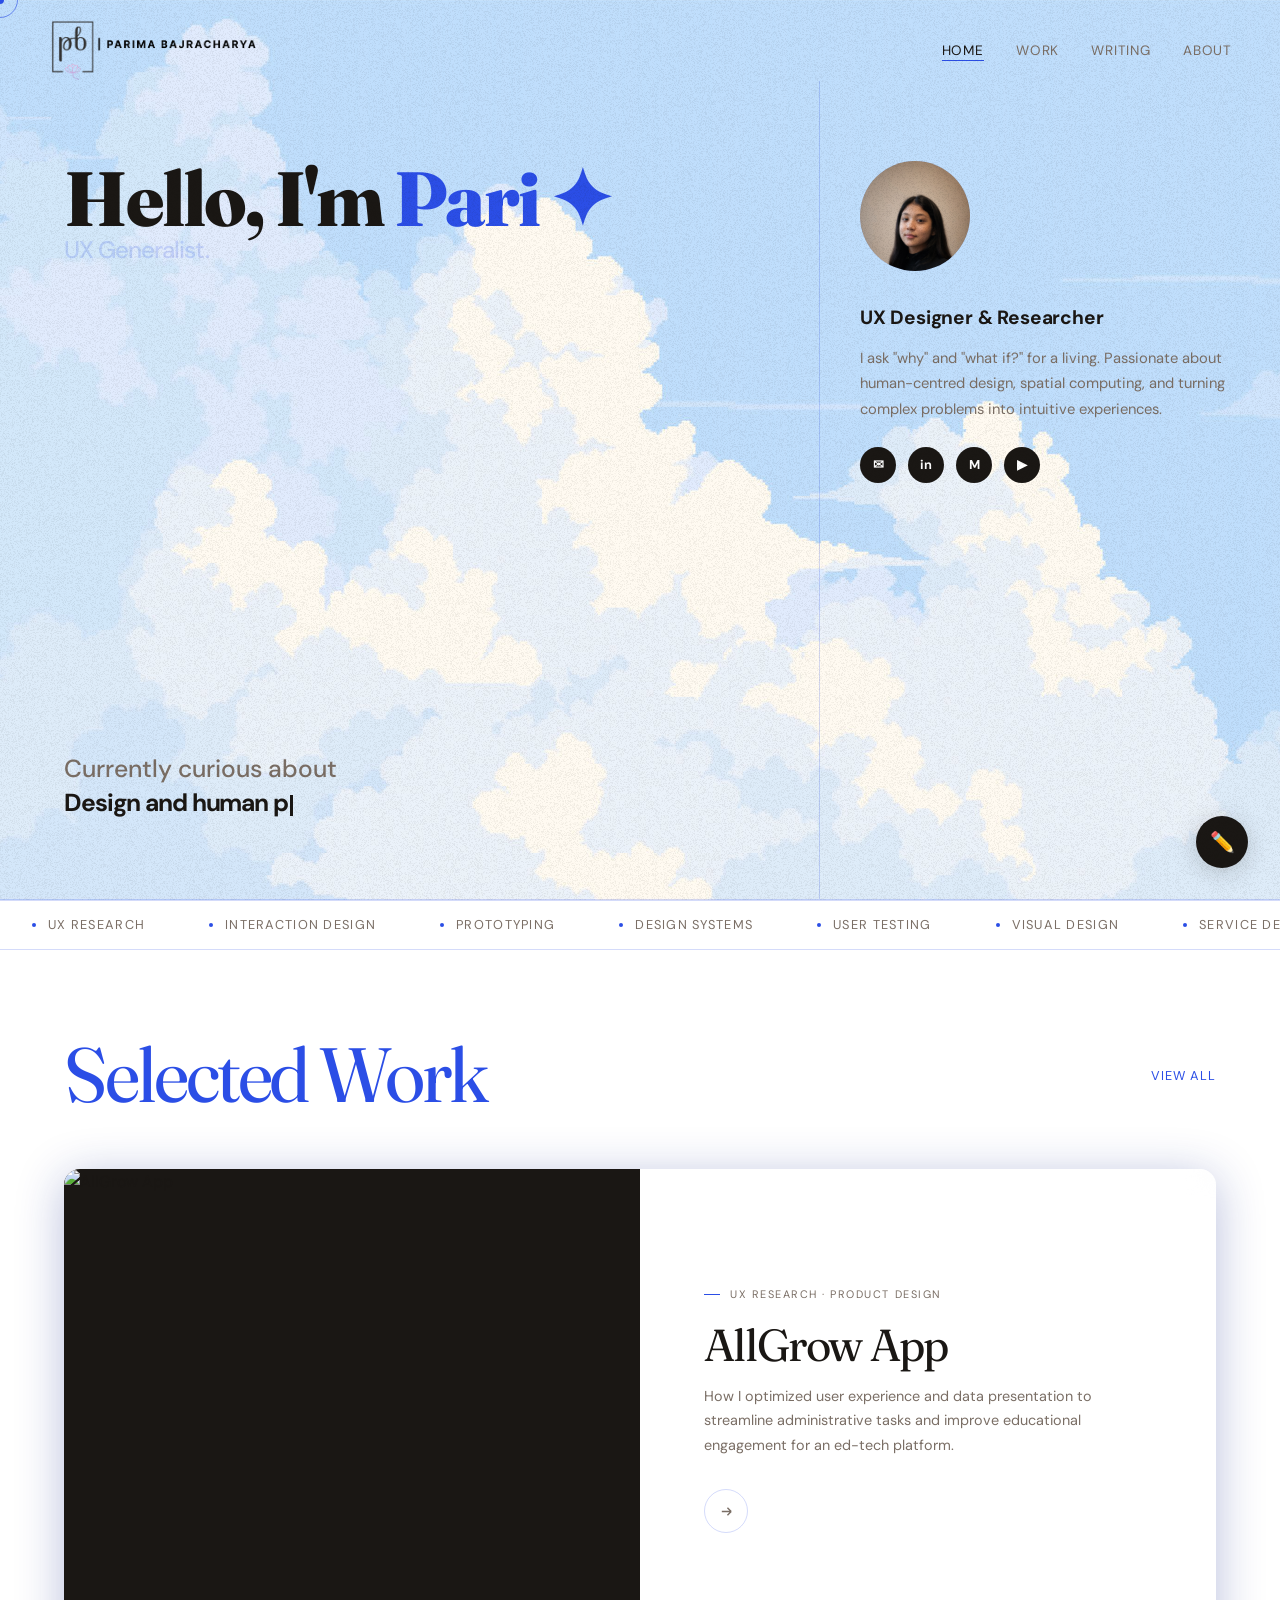
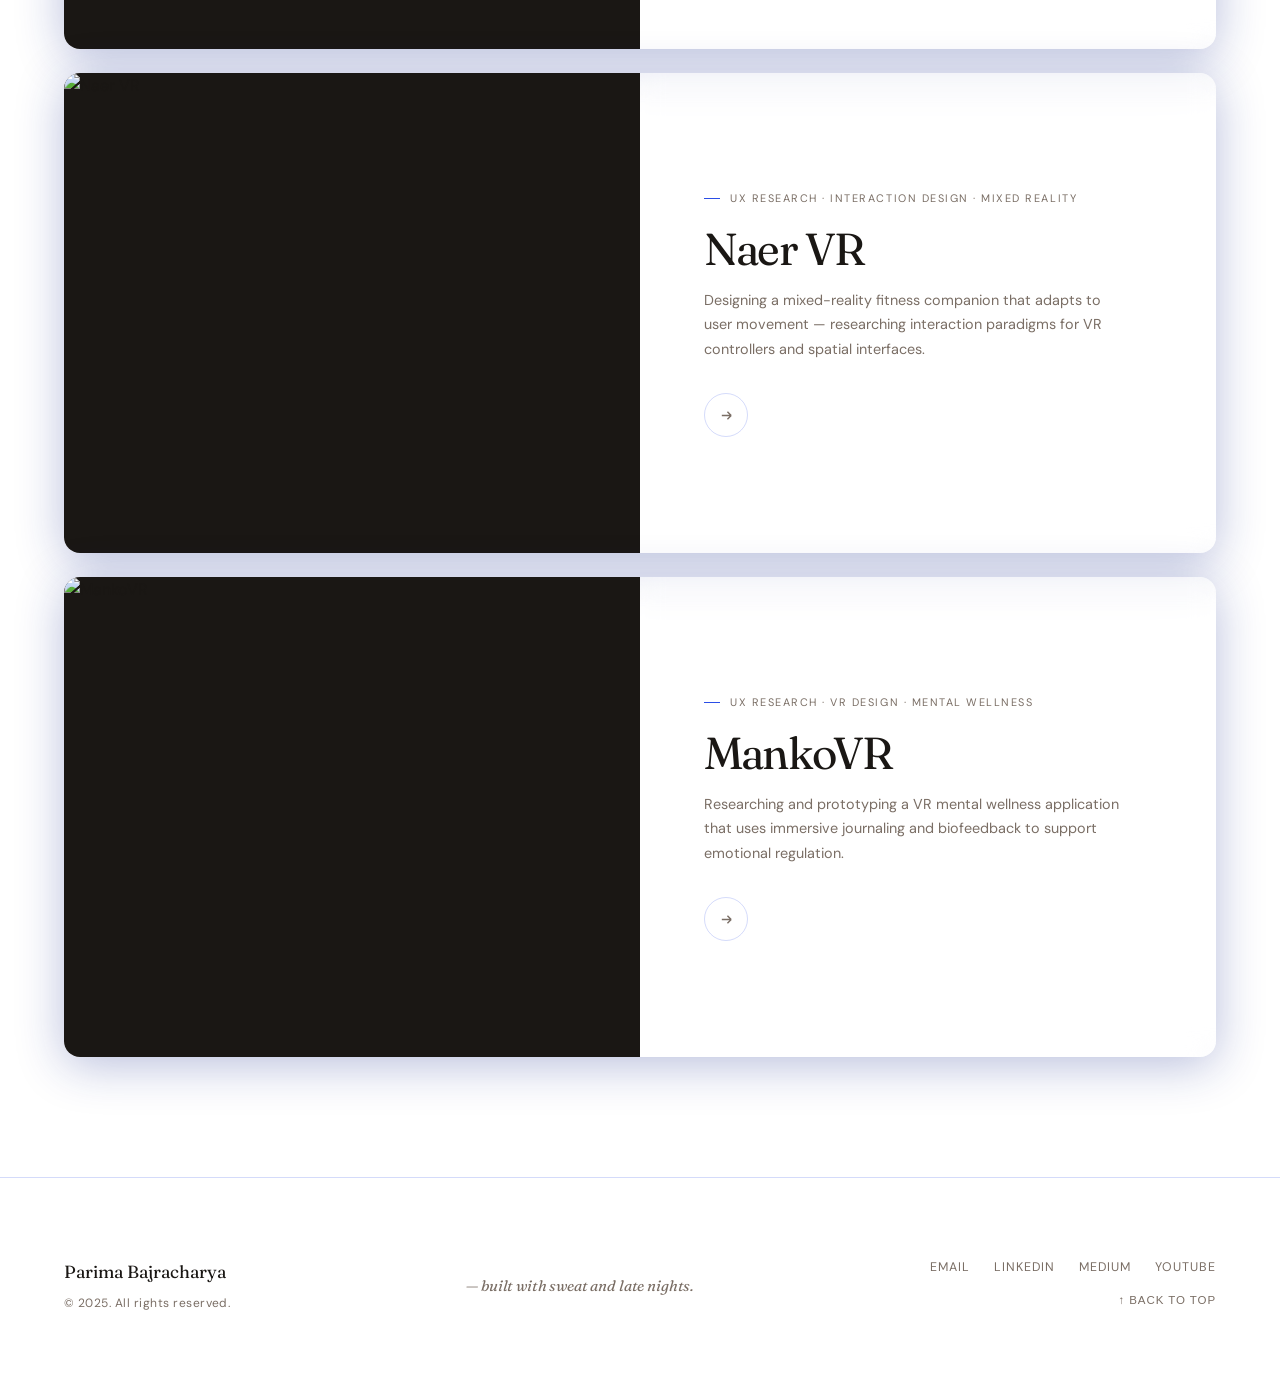
==== commit ea43d80a: "add resume page and button on About Creates resume.html styled to match the portfolio design system " ====
--- a/index.html
+++ b/index.html
@@ -229,6 +229,7 @@
             chat about turning those <strong>"what ifs" into what's next.</strong></p>
           <div class="about-ctas">
             <a href="mailto:parima.bajra@gmail.com" class="btn btn-primary">Get in touch</a>
+            <a href="/resume.html" target="_blank" class="btn btn-primary">Resume ↗</a>
             <a href="https://www.linkedin.com/in/parima-bajracharya/" target="_blank"
               class="btn btn-outline">LinkedIn</a>
             <a href="https://medium.com/@parima." target="_blank" class="btn btn-outline">Medium</a>
